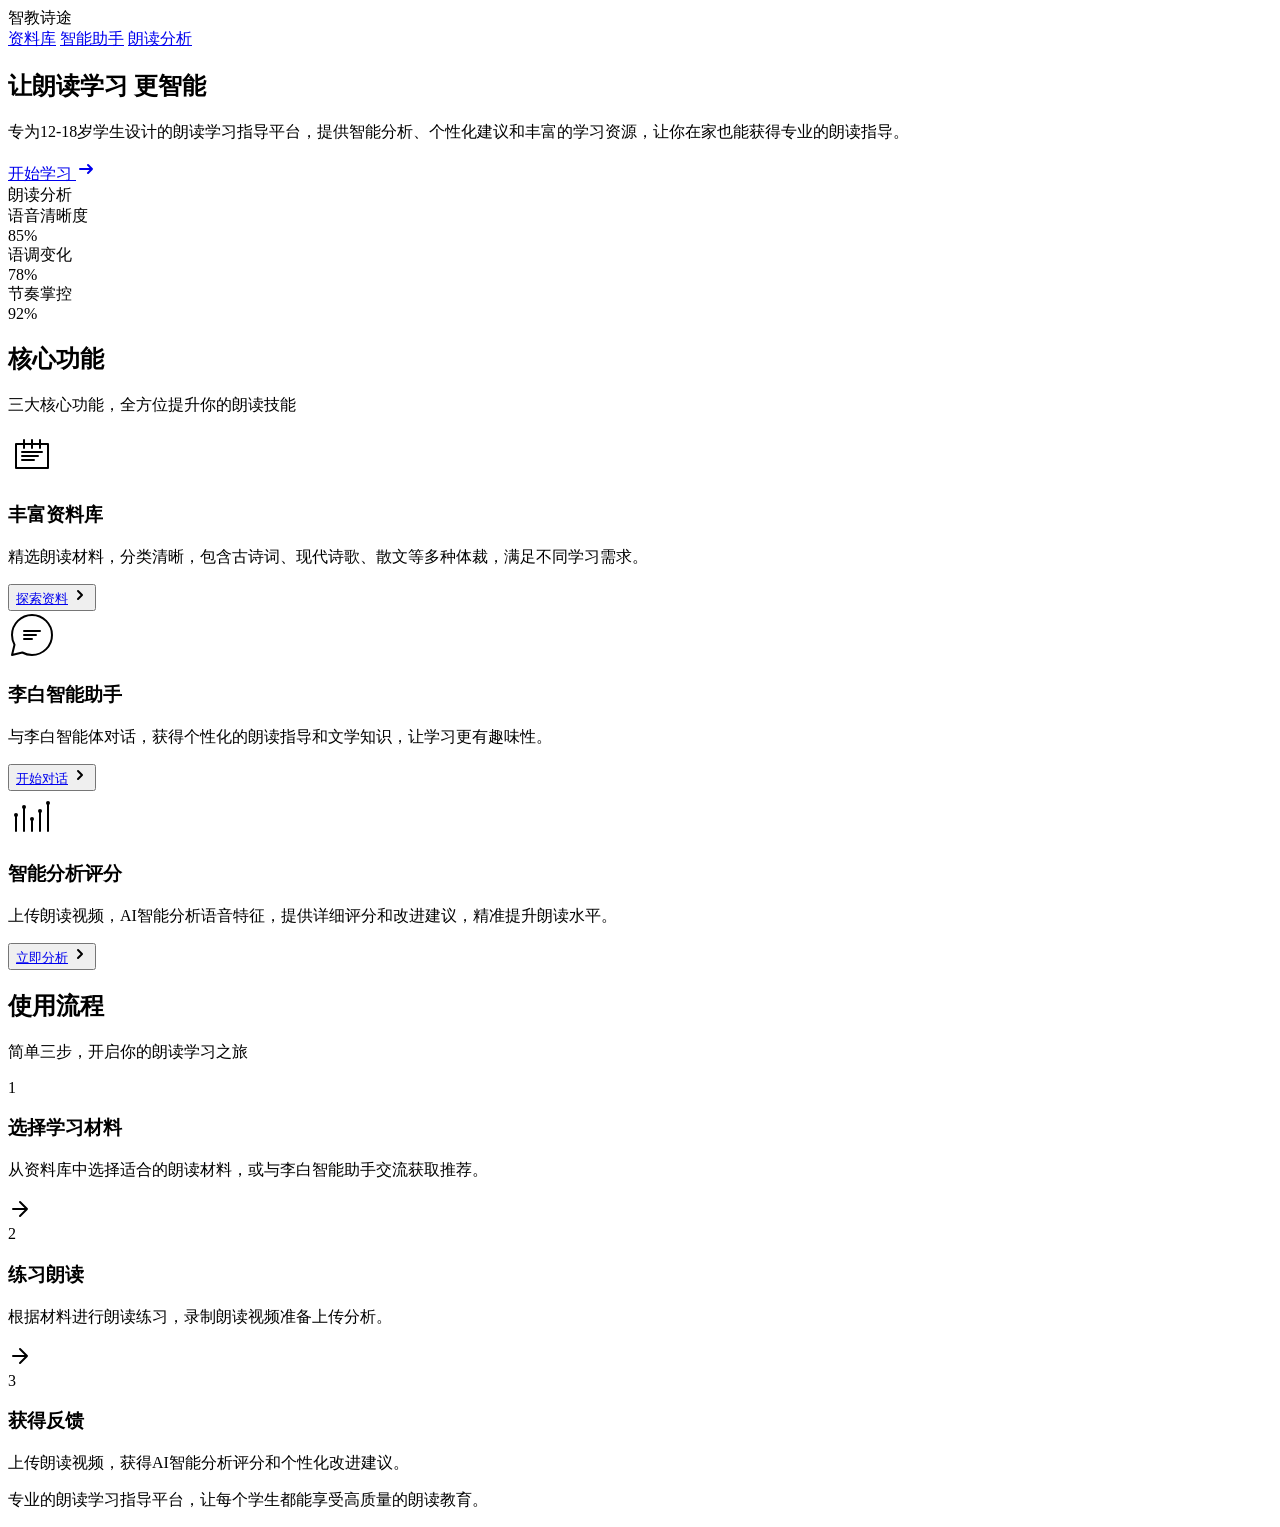
==== index.html @ c93fc024 "update: fix issues and synchronize project" ====
<!DOCTYPE html>
<html lang="zh-CN">
<head>
    <meta charset="UTF-8">
    <meta name="viewport" content="width=device-width, initial-scale=1.0">
    <title>智教诗途</title>
    <link rel="stylesheet" href="css/main.css">
    <link rel="stylesheet" href="css/components.css">
    <link rel="preconnect" href="https://fonts.googleapis.com">
    <link rel="preconnect" href="https://fonts.gstatic.com" crossorigin>
    <link href="https://fonts.googleapis.com/css2?family=Inter:wght@300;400;500;600;700&display=swap" rel="stylesheet">
</head>
<body>
    <!-- 导航栏 -->
    <nav class="navbar">
        <div class="nav-container">
            <div class="nav-brand">
                <div class="logo">
                    <span class="brand-text">智教诗途</span>
                </div>
            </div>
            <div class="nav-menu" id="navMenu">
                <a href="pages/materials.html" class="nav-link">资料库</a>
                <a href="pages/chat.html" class="nav-link">智能助手</a>
                <a href="pages/analysis.html" class="nav-link">朗读分析</a>
            </div>
            <div class="nav-toggle" id="navToggle">
                <span></span>
                <span></span>
                <span></span>
            </div>
        </div>
    </nav>

    <!-- 主要内容 -->
    <main class="main-content">
        <!-- 英雄区域 -->
        <section id="home" class="hero-section">
            <div class="hero-container">
                <div class="hero-content">
                    <h1 class="hero-title">
                        让朗读学习
                        <span class="gradient-text">更智能</span>
                    </h1>
                    <p class="hero-description">
                        专为12-18岁学生设计的朗读学习指导平台，提供智能分析、个性化建议和丰富的学习资源，让你在家也能获得专业的朗读指导。
                    </p>
                    <div class="hero-buttons">
                        <a href="pages/materials.html" class="btn btn-primary">
                            开始学习
                            <svg width="20" height="20" viewBox="0 0 20 20" fill="none">
                                <path d="M4 10H16M16 10L12 6M16 10L12 14" stroke="currentColor" stroke-width="2" stroke-linecap="round" stroke-linejoin="round"/>
                            </svg>
                        </a>
                    </div>
                </div>
                <div class="hero-visual">
                    <div class="hero-card">
                        <div class="card-header">
                            <div class="card-dots">
                                <span class="dot red"></span>
                                <span class="dot yellow"></span>
                                <span class="dot green"></span>
                            </div>
                            <span class="card-title">朗读分析</span>
                        </div>
                        <div class="card-content">
                            <div class="analysis-item">
                                <span class="label">语音清晰度</span>
                                <div class="progress-bar">
                                    <div class="progress" style="width: 85%"></div>
                                </div>
                                <span class="score">85%</span>
                            </div>
                            <div class="analysis-item">
                                <span class="label">语调变化</span>
                                <div class="progress-bar">
                                    <div class="progress" style="width: 78%"></div>
                                </div>
                                <span class="score">78%</span>
                            </div>
                            <div class="analysis-item">
                                <span class="label">节奏掌控</span>
                                <div class="progress-bar">
                                    <div class="progress" style="width: 92%"></div>
                                </div>
                                <span class="score">92%</span>
                            </div>
                        </div>
                    </div>
                </div>
            </div>
        </section>

        <!-- 功能特色 -->
        <section class="features-section">
            <div class="container">
                <div class="section-header">
                    <h2 class="section-title">核心功能</h2>
                    <p class="section-description">三大核心功能，全方位提升你的朗读技能</p>
                </div>
                <div class="features-grid">
                    <div class="feature-card" data-feature="materials">
                        <div class="feature-icon">
                            <svg width="48" height="48" viewBox="0 0 48 48" fill="none">
                                <path d="M8 12H40V36H8V12Z" stroke="currentColor" stroke-width="2" stroke-linecap="round" stroke-linejoin="round"/>
                                <path d="M16 8V16M24 8V16M32 8V16" stroke="currentColor" stroke-width="2" stroke-linecap="round" stroke-linejoin="round"/>
                                <path d="M14 20H34M14 24H30M14 28H26" stroke="currentColor" stroke-width="2" stroke-linecap="round" stroke-linejoin="round"/>
                            </svg>
                        </div>
                        <h3 class="feature-title">丰富资料库</h3>
                        <p class="feature-description">精选朗读材料，分类清晰，包含古诗词、现代诗歌、散文等多种体裁，满足不同学习需求。</p>
                        <button class="feature-btn" onclick="navigateToPage('materials')">
                            <a href="pages/materials.html" class="nav-link">探索资料</a>
                            <svg width="16" height="16" viewBox="0 0 16 16" fill="none">
                                <path d="M6 12L10 8L6 4" stroke="currentColor" stroke-width="2" stroke-linecap="round" stroke-linejoin="round"/>
                            </svg>
                        </button>
                    </div>

                    <div class="feature-card" data-feature="chat">
                        <div class="feature-icon">
                            <svg width="48" height="48" viewBox="0 0 48 48" fill="none">
                                <path d="M24 4C35.046 4 44 12.954 44 24C44 35.046 35.046 44 24 44C20.5 44 17.2 43.1 14.3 41.5L4 44L6.5 33.7C4.9 30.8 4 27.5 4 24C4 12.954 12.954 4 24 4Z" stroke="currentColor" stroke-width="2" stroke-linecap="round" stroke-linejoin="round"/>
                                <path d="M16 20H32M16 24H28M16 28H24" stroke="currentColor" stroke-width="2" stroke-linecap="round" stroke-linejoin="round"/>
                            </svg>
                        </div>
                        <h3 class="feature-title">李白智能助手</h3>
                        <p class="feature-description">与李白智能体对话，获得个性化的朗读指导和文学知识，让学习更有趣味性。</p>
                        <button class="feature-btn" onclick="navigateToPage('chat')">
                            <a href="pages/chat.html" class="nav-link">开始对话</a>
                            <svg width="16" height="16" viewBox="0 0 16 16" fill="none">
                                <path d="M6 12L10 8L6 4" stroke="currentColor" stroke-width="2" stroke-linecap="round" stroke-linejoin="round"/>
                            </svg>
                        </button>
                    </div>

                    <div class="feature-card" data-feature="analysis">
                        <div class="feature-icon">
                            <svg width="48" height="48" viewBox="0 0 48 48" fill="none">
                                <path d="M8 40V24M16 40V16M24 40V28M32 40V20M40 40V12" stroke="currentColor" stroke-width="2" stroke-linecap="round" stroke-linejoin="round"/>
                                <circle cx="8" cy="24" r="2" fill="currentColor"/>
                                <circle cx="16" cy="16" r="2" fill="currentColor"/>
                                <circle cx="24" cy="28" r="2" fill="currentColor"/>
                                <circle cx="32" cy="20" r="2" fill="currentColor"/>
                                <circle cx="40" cy="12" r="2" fill="currentColor"/>
                            </svg>
                        </div>
                        <h3 class="feature-title">智能分析评分</h3>
                        <p class="feature-description">上传朗读视频，AI智能分析语音特征，提供详细评分和改进建议，精准提升朗读水平。</p>
                        <button class="feature-btn" onclick="navigateToPage('analysis')">
                            <a href="pages/analysis.html" class="nav-link">立即分析</a>
                            <svg width="16" height="16" viewBox="0 0 16 16" fill="none">
                                <path d="M6 12L10 8L6 4" stroke="currentColor" stroke-width="2" stroke-linecap="round" stroke-linejoin="round"/>
                            </svg>
                        </button>
                    </div>
                </div>
            </div>
        </section>

        <!-- 使用流程 -->
        <section class="process-section">
            <div class="container">
                <div class="section-header">
                    <h2 class="section-title">使用流程</h2>
                    <p class="section-description">简单三步，开启你的朗读学习之旅</p>
                </div>
                <div class="process-steps">
                    <div class="step">
                        <div class="step-number">1</div>
                        <div class="step-content">
                            <h3 class="step-title">选择学习材料</h3>
                            <p class="step-description">从资料库中选择适合的朗读材料，或与李白智能助手交流获取推荐。</p>
                        </div>
                    </div>
                    <div class="step-arrow">
                        <svg width="24" height="24" viewBox="0 0 24 24" fill="none">
                            <path d="M5 12H19M19 12L12 5M19 12L12 19" stroke="currentColor" stroke-width="2" stroke-linecap="round" stroke-linejoin="round"/>
                        </svg>
                    </div>
                    <div class="step">
                        <div class="step-number">2</div>
                        <div class="step-content">
                            <h3 class="step-title">练习朗读</h3>
                            <p class="step-description">根据材料进行朗读练习，录制朗读视频准备上传分析。</p>
                        </div>
                    </div>
                    <div class="step-arrow">
                        <svg width="24" height="24" viewBox="0 0 24 24" fill="none">
                            <path d="M5 12H19M19 12L12 5M19 12L12 19" stroke="currentColor" stroke-width="2" stroke-linecap="round" stroke-linejoin="round"/>
                        </svg>
                    </div>
                    <div class="step">
                        <div class="step-number">3</div>
                        <div class="step-content">
                            <h3 class="step-title">获得反馈</h3>
                            <p class="step-description">上传朗读视频，获得AI智能分析评分和个性化改进建议。</p>
                        </div>
                    </div>
                </div>
            </div>
        </section>

        
    </main>

    <!-- 页脚 -->
    <footer class="footer">
        <div class="container">
            <div class="footer-content">
                <div class="footer-brand">
                    
                    <p class="footer-description">专业的朗读学习指导平台，让每个学生都能享受高质量的朗读教育。</p>
                </div>
            </div>   
                    
        </div>
    </footer>

    <script src="js/api.js"></script>
    <script src="js/main.js"></script>
    <script src="js/animations.js"></script>
</body>
</html>
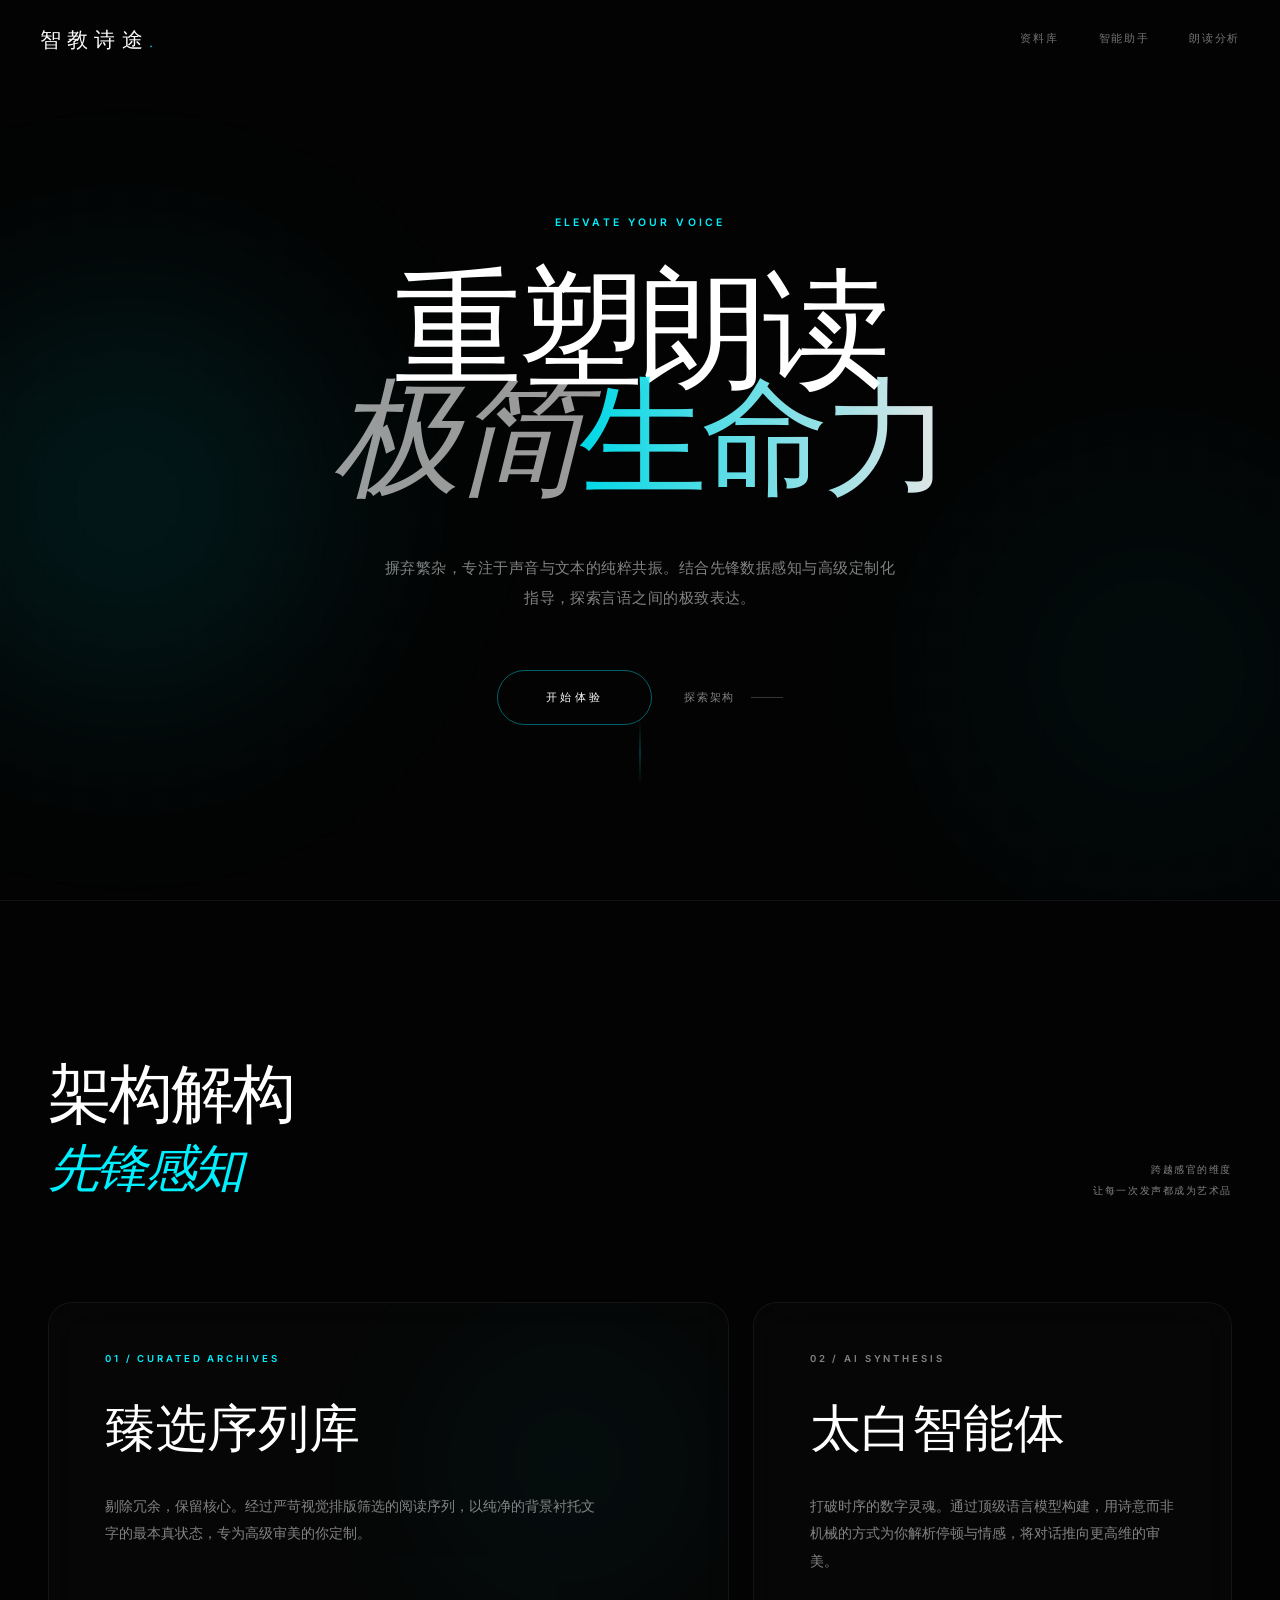
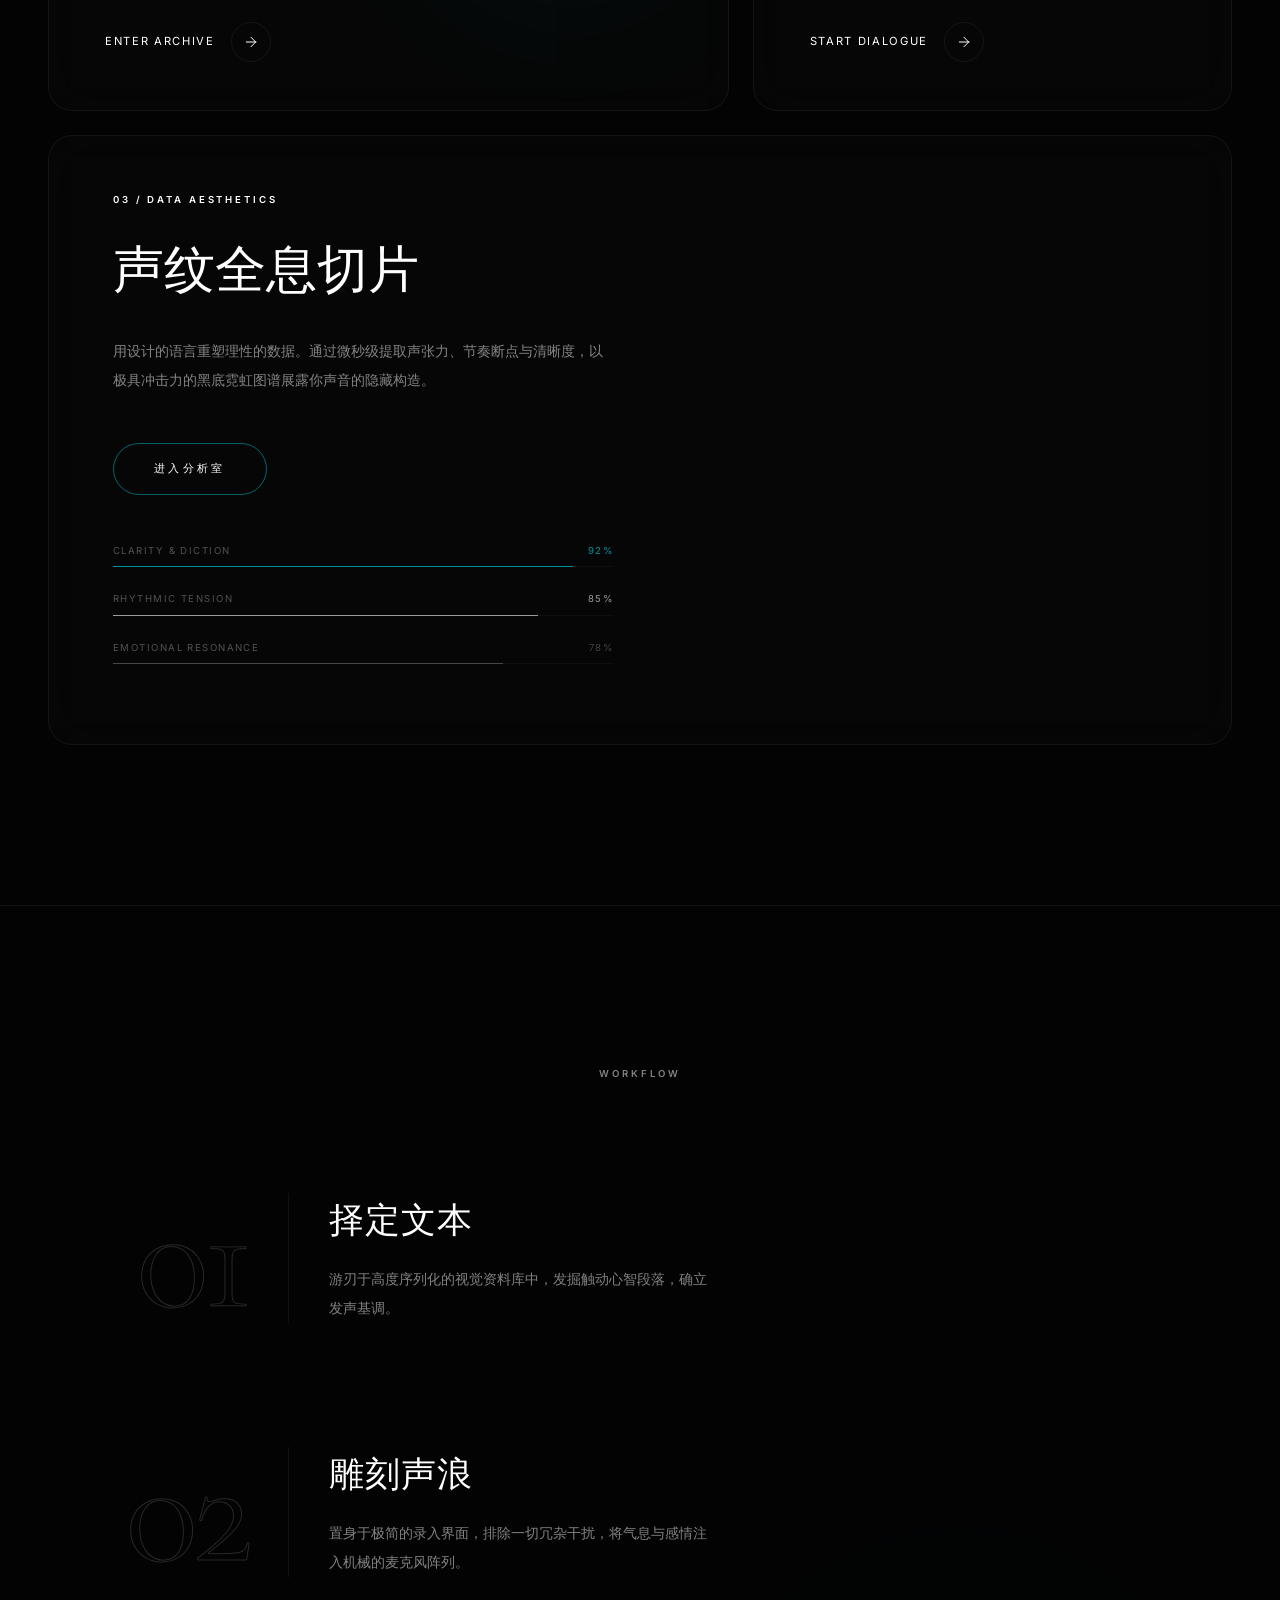
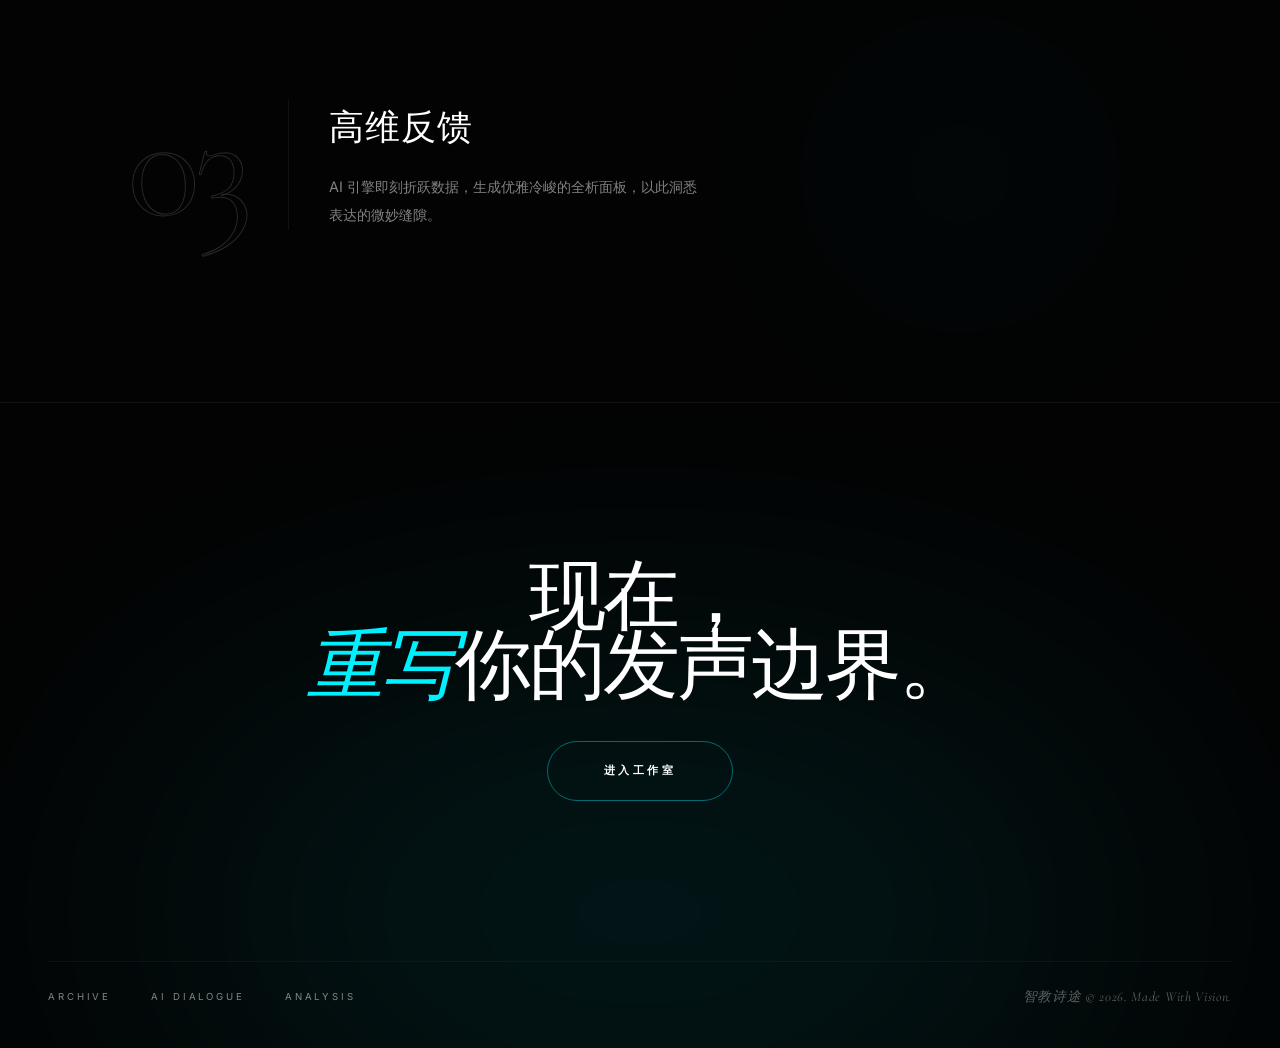
==== commit 2822d29a: "update: sync latest local changes" ====
--- a/index.html
+++ b/index.html
@@ -3,224 +3,286 @@
 <head>
     <meta charset="UTF-8">
     <meta name="viewport" content="width=device-width, initial-scale=1.0">
-    <title>智教诗途</title>
+    <title>智教诗途 | 极致朗读美学</title>
+    <meta name="description" content="专为创意工作者打造的先锋朗读学习平台。结合AI智能分析与高级定制化指导，探索言语之间的极致表达。">
     <link rel="stylesheet" href="css/main.css">
-    <link rel="stylesheet" href="css/components.css">
     <link rel="preconnect" href="https://fonts.googleapis.com">
     <link rel="preconnect" href="https://fonts.gstatic.com" crossorigin>
-    <link href="https://fonts.googleapis.com/css2?family=Inter:wght@300;400;500;600;700&display=swap" rel="stylesheet">
+    <link href="https://fonts.googleapis.com/css2?family=Cormorant+Garamond:ital,wght@0,300;0,400;0,500;1,300;1,400&family=Inter:wght@300;400;500;600&display=swap" rel="stylesheet">
 </head>
 <body>
+
     <!-- 导航栏 -->
-    <nav class="navbar">
+    <nav class="navbar" id="navbar">
         <div class="nav-container">
             <div class="nav-brand">
-                <div class="logo">
-                    <span class="brand-text">智教诗途</span>
-                </div>
+                <a href="index.html">智教诗途<span class="brand-dot">.</span></a>
             </div>
             <div class="nav-menu" id="navMenu">
                 <a href="pages/materials.html" class="nav-link">资料库</a>
                 <a href="pages/chat.html" class="nav-link">智能助手</a>
-                <a href="pages/analysis.html" class="nav-link">朗读分析</a>
-            </div>
-            <div class="nav-toggle" id="navToggle">
+                <a href="pages/analysis.html" class="nav-link nav-link--electric">朗读分析</a>
+            </div>
+            <div class="nav-toggle" id="navToggle" onclick="document.getElementById('navMenu').classList.toggle('open')">
                 <span></span>
                 <span></span>
-                <span></span>
             </div>
         </div>
     </nav>
 
-    <!-- 主要内容 -->
-    <main class="main-content">
-        <!-- 英雄区域 -->
-        <section id="home" class="hero-section">
-            <div class="hero-container">
-                <div class="hero-content">
-                    <h1 class="hero-title">
-                        让朗读学习
-                        <span class="gradient-text">更智能</span>
-                    </h1>
-                    <p class="hero-description">
-                        专为12-18岁学生设计的朗读学习指导平台，提供智能分析、个性化建议和丰富的学习资源，让你在家也能获得专业的朗读指导。
-                    </p>
-                    <div class="hero-buttons">
-                        <a href="pages/materials.html" class="btn btn-primary">
-                            开始学习
-                            <svg width="20" height="20" viewBox="0 0 20 20" fill="none">
-                                <path d="M4 10H16M16 10L12 6M16 10L12 14" stroke="currentColor" stroke-width="2" stroke-linecap="round" stroke-linejoin="round"/>
-                            </svg>
+    <!-- ====== 英雄区 (Hero) ====== -->
+    <section id="hero" style="position:relative; min-height:100vh; display:flex; align-items:center; justify-content:center; padding:120px 24px 80px; overflow:hidden;">
+        <div class="ambient-glow" style="top:20%; left:-15%;"></div>
+        <div class="ambient-glow" style="bottom:-10%; right:-15%; opacity:0.4; animation-delay:-4s;"></div>
+        <div class="grid-texture"></div>
+
+        <div style="max-width:900px; width:100%; position:relative; z-index:1; text-align:center;">
+            <p class="fade-up" style="font-family:var(--font-sans); color:var(--color-electric); font-size:0.65rem; letter-spacing:var(--tracking-widest); text-transform:uppercase; margin-bottom:48px; font-weight:600;">Elevate Your Voice</p>
+
+            <h1 class="fade-up delay-100" style="font-family:var(--font-serif); font-size:clamp(3.5rem, 10vw, 10rem); font-weight:300; line-height:0.85; letter-spacing:var(--tracking-tight); margin-bottom:56px;">
+                重塑朗读<br>
+                <span style="font-style:italic; color:rgba(255,255,255,0.6);">极简</span><span style="background:linear-gradient(90deg, var(--color-electric), #fff); -webkit-background-clip:text; -webkit-text-fill-color:transparent; opacity:0.9;">生命力</span>
+            </h1>
+
+            <p class="fade-up delay-200" style="font-family:var(--font-sans); color:var(--color-text-secondary); font-size:0.95rem; max-width:520px; margin:0 auto 56px; line-height:2; letter-spacing:0.03em; font-weight:300;">
+                摒弃繁杂，专注于声音与文本的纯粹共振。结合先锋数据感知与高级定制化指导，探索言语之间的极致表达。
+            </p>
+
+            <div class="fade-up delay-300" style="display:flex; flex-wrap:wrap; gap:32px; justify-content:center; align-items:center;">
+                <a href="pages/materials.html" class="btn-glow" style="padding:18px 48px;">开始体验</a>
+                <a href="#features" style="display:flex; align-items:center; gap:16px; font-size:0.7rem; letter-spacing:var(--tracking-wide); color:var(--color-text-secondary); text-transform:uppercase; transition:color 0.3s;">
+                    探索架构
+                    <span style="display:inline-block; width:32px; height:1px; background:rgba(255,255,255,0.2); transition:all 0.5s;"></span>
+                </a>
+            </div>
+
+            <!-- 滚动暗示 -->
+            <div style="position:absolute; bottom:-60px; left:50%; transform:translateX(-50%); opacity:0.4;">
+                <div style="width:1px; height:64px; background:linear-gradient(to bottom, transparent, var(--color-electric), transparent); animation:pulse 2s infinite;"></div>
+            </div>
+        </div>
+    </section>
+
+    <!-- ====== 核心功能 Section ====== -->
+    <section id="features" class="section-border" style="position:relative; padding:160px 24px;">
+        <div class="container-wide">
+            <!-- Section Header -->
+            <div style="display:flex; flex-wrap:wrap; justify-content:space-between; align-items:flex-end; margin-bottom:100px; gap:40px;">
+                <h2 style="font-family:var(--font-serif); font-size:clamp(2.5rem, 5vw, 4.5rem); font-weight:300; letter-spacing:var(--tracking-tight); line-height:1.1;">
+                    架构解构<br>
+                    <span style="color:var(--color-electric); font-style:italic; font-size:clamp(2rem, 4vw, 3.5rem);">先锋感知</span>
+                </h2>
+                <p style="font-family:var(--font-sans); font-size:0.65rem; letter-spacing:var(--tracking-wide); text-transform:uppercase; max-width:220px; text-align:right; color:var(--color-text-secondary); line-height:2;">
+                    跨越感官的维度<br>让每一次发声都成为艺术品
+                </p>
+            </div>
+
+            <!-- Feature Cards Grid -->
+            <div style="display:grid; grid-template-columns:repeat(12, 1fr); gap:24px;">
+
+                <!-- 资料库 (7 col) -->
+                <div class="glass-card" style="grid-column:span 12; padding:48px 56px; position:relative; overflow:hidden; min-height:380px;" id="featureCard1">
+                    <div style="position:absolute; top:0; right:0; width:320px; height:320px; background:var(--color-electric); opacity:0.03; border-radius:50%; filter:blur(80px); transition:opacity 0.7s;"></div>
+                    <div style="position:relative; z-index:1; display:flex; flex-direction:column; justify-content:space-between; height:100%;">
+                        <div>
+                            <span style="color:var(--color-electric); font-size:0.6rem; letter-spacing:var(--tracking-widest); text-transform:uppercase; font-weight:600; display:block; margin-bottom:24px;">01 / Curated Archives</span>
+                            <h3 style="font-family:var(--font-serif); font-size:clamp(2rem, 4vw, 3.2rem); font-weight:300; margin-bottom:20px;">臻选序列库</h3>
+                            <p style="color:var(--color-text-secondary); font-size:0.9rem; line-height:1.9; max-width:500px;">
+                                剔除冗余，保留核心。经过严苛视觉排版筛选的阅读序列，以纯净的背景衬托文字的最本真状态，专为高级审美的你定制。
+                            </p>
+                        </div>
+                        <a href="pages/materials.html" style="display:inline-flex; align-items:center; gap:16px; margin-top:48px; width:max-content; cursor:pointer;">
+                            <span style="font-size:0.7rem; letter-spacing:var(--tracking-wide); text-transform:uppercase; transition:color 0.3s;">Enter Archive</span>
+                            <span style="width:40px; height:40px; border-radius:50%; border:1px solid var(--color-border); display:flex; align-items:center; justify-content:center; transition:border-color 0.3s;">
+                                <svg width="16" height="16" viewBox="0 0 24 24" fill="none"><path d="M5 12H19M19 12L12 5M19 12L12 19" stroke="currentColor" stroke-width="1.5" stroke-linecap="round" stroke-linejoin="round"/></svg>
+                            </span>
                         </a>
                     </div>
                 </div>
-                <div class="hero-visual">
-                    <div class="hero-card">
-                        <div class="card-header">
-                            <div class="card-dots">
-                                <span class="dot red"></span>
-                                <span class="dot yellow"></span>
-                                <span class="dot green"></span>
+
+                <!-- 智能助手 (5 col on md+) -->
+                <div class="glass-card" style="grid-column:span 12; padding:48px 56px; position:relative; overflow:hidden; min-height:380px;">
+                    <div style="position:absolute; bottom:0; left:0; width:100%; height:50%; background:linear-gradient(to top, rgba(0,240,255,0.03), transparent); opacity:0; transition:opacity 0.7s;"></div>
+                    <div style="position:relative; z-index:1; display:flex; flex-direction:column; justify-content:space-between; height:100%;">
+                        <div>
+                            <span style="color:var(--color-text-secondary); font-size:0.6rem; letter-spacing:var(--tracking-widest); text-transform:uppercase; font-weight:600; display:block; margin-bottom:24px;">02 / AI Synthesis</span>
+                            <h3 style="font-family:var(--font-serif); font-size:clamp(2rem, 4vw, 3.2rem); font-weight:300; margin-bottom:20px;">太白智能体</h3>
+                            <p style="color:var(--color-text-secondary); font-size:0.9rem; line-height:1.9; max-width:500px;">
+                                打破时序的数字灵魂。通过顶级语言模型构建，用诗意而非机械的方式为你解析停顿与情感，将对话推向更高维的审美。
+                            </p>
+                        </div>
+                        <a href="pages/chat.html" style="display:inline-flex; align-items:center; gap:16px; margin-top:48px; width:max-content; cursor:pointer;">
+                            <span style="font-size:0.7rem; letter-spacing:var(--tracking-wide); text-transform:uppercase; transition:color 0.3s;">Start Dialogue</span>
+                            <span style="width:40px; height:40px; border-radius:50%; border:1px solid var(--color-border); display:flex; align-items:center; justify-content:center; transition:border-color 0.3s;">
+                                <svg width="16" height="16" viewBox="0 0 24 24" fill="none"><path d="M5 12H19M19 12L12 5M19 12L12 19" stroke="currentColor" stroke-width="1.5" stroke-linecap="round" stroke-linejoin="round"/></svg>
+                            </span>
+                        </a>
+                    </div>
+                </div>
+
+                <!-- 声纹分析 (full width) -->
+                <div class="glass-card" style="grid-column:span 12; padding:56px 64px; position:relative; overflow:hidden;">
+                    <div style="position:absolute; inset:0; background:linear-gradient(90deg, transparent, rgba(0,240,255,0.03), transparent); transform:translateX(-100%); transition:transform 1.5s ease-in-out;" class="card-sweep"></div>
+                    <div style="position:relative; z-index:1; display:grid; grid-template-columns:1fr; gap:48px; align-items:center;">
+                        <div>
+                            <span style="color:var(--color-white); font-size:0.6rem; letter-spacing:var(--tracking-widest); text-transform:uppercase; font-weight:600; display:block; margin-bottom:24px;">03 / Data Aesthetics</span>
+                            <h3 style="font-family:var(--font-serif); font-size:clamp(2rem, 4vw, 3.5rem); font-weight:300; margin-bottom:24px;">声纹全息切片</h3>
+                            <p style="color:var(--color-text-secondary); font-size:0.9rem; line-height:2; max-width:500px; margin-bottom:48px;">
+                                用设计的语言重塑理性的数据。通过微秒级提取声张力、节奏断点与清晰度，以极具冲击力的黑底霓虹图谱展露你声音的隐藏构造。
+                            </p>
+                            <a href="pages/analysis.html" class="btn-glow" style="padding:16px 40px;">进入分析室</a>
+                        </div>
+
+                        <!-- 极简数据可视化 -->
+                        <div style="max-width:500px; opacity:0.6; transition:opacity 0.7s;" class="data-viz">
+                            <div class="data-line">
+                                <div class="data-line-header"><span class="data-line-label">Clarity & Diction</span><span class="data-line-value">92%</span></div>
+                                <div class="data-line-track"><div class="data-line-fill" style="width:92%;"></div></div>
                             </div>
-                            <span class="card-title">朗读分析</span>
-                        </div>
-                        <div class="card-content">
-                            <div class="analysis-item">
-                                <span class="label">语音清晰度</span>
-                                <div class="progress-bar">
-                                    <div class="progress" style="width: 85%"></div>
-                                </div>
-                                <span class="score">85%</span>
+                            <div class="data-line">
+                                <div class="data-line-header"><span class="data-line-label">Rhythmic Tension</span><span class="data-line-value" style="color:#fff;">85%</span></div>
+                                <div class="data-line-track"><div class="data-line-fill" style="width:85%; background:#fff; box-shadow:none;"></div></div>
                             </div>
-                            <div class="analysis-item">
-                                <span class="label">语调变化</span>
-                                <div class="progress-bar">
-                                    <div class="progress" style="width: 78%"></div>
-                                </div>
-                                <span class="score">78%</span>
+                            <div class="data-line">
+                                <div class="data-line-header"><span class="data-line-label">Emotional Resonance</span><span class="data-line-value" style="color:rgba(255,255,255,0.4);">78%</span></div>
+                                <div class="data-line-track"><div class="data-line-fill" style="width:78%; background:rgba(255,255,255,0.4); box-shadow:none;"></div></div>
                             </div>
-                            <div class="analysis-item">
-                                <span class="label">节奏掌控</span>
-                                <div class="progress-bar">
-                                    <div class="progress" style="width: 92%"></div>
-                                </div>
-                                <span class="score">92%</span>
-                            </div>
-                        </div>
-                    </div>
-                </div>
-            </div>
-        </section>
-
-        <!-- 功能特色 -->
-        <section class="features-section">
-            <div class="container">
-                <div class="section-header">
-                    <h2 class="section-title">核心功能</h2>
-                    <p class="section-description">三大核心功能，全方位提升你的朗读技能</p>
-                </div>
-                <div class="features-grid">
-                    <div class="feature-card" data-feature="materials">
-                        <div class="feature-icon">
-                            <svg width="48" height="48" viewBox="0 0 48 48" fill="none">
-                                <path d="M8 12H40V36H8V12Z" stroke="currentColor" stroke-width="2" stroke-linecap="round" stroke-linejoin="round"/>
-                                <path d="M16 8V16M24 8V16M32 8V16" stroke="currentColor" stroke-width="2" stroke-linecap="round" stroke-linejoin="round"/>
-                                <path d="M14 20H34M14 24H30M14 28H26" stroke="currentColor" stroke-width="2" stroke-linecap="round" stroke-linejoin="round"/>
-                            </svg>
-                        </div>
-                        <h3 class="feature-title">丰富资料库</h3>
-                        <p class="feature-description">精选朗读材料，分类清晰，包含古诗词、现代诗歌、散文等多种体裁，满足不同学习需求。</p>
-                        <button class="feature-btn" onclick="navigateToPage('materials')">
-                            <a href="pages/materials.html" class="nav-link">探索资料</a>
-                            <svg width="16" height="16" viewBox="0 0 16 16" fill="none">
-                                <path d="M6 12L10 8L6 4" stroke="currentColor" stroke-width="2" stroke-linecap="round" stroke-linejoin="round"/>
-                            </svg>
-                        </button>
-                    </div>
-
-                    <div class="feature-card" data-feature="chat">
-                        <div class="feature-icon">
-                            <svg width="48" height="48" viewBox="0 0 48 48" fill="none">
-                                <path d="M24 4C35.046 4 44 12.954 44 24C44 35.046 35.046 44 24 44C20.5 44 17.2 43.1 14.3 41.5L4 44L6.5 33.7C4.9 30.8 4 27.5 4 24C4 12.954 12.954 4 24 4Z" stroke="currentColor" stroke-width="2" stroke-linecap="round" stroke-linejoin="round"/>
-                                <path d="M16 20H32M16 24H28M16 28H24" stroke="currentColor" stroke-width="2" stroke-linecap="round" stroke-linejoin="round"/>
-                            </svg>
-                        </div>
-                        <h3 class="feature-title">李白智能助手</h3>
-                        <p class="feature-description">与李白智能体对话，获得个性化的朗读指导和文学知识，让学习更有趣味性。</p>
-                        <button class="feature-btn" onclick="navigateToPage('chat')">
-                            <a href="pages/chat.html" class="nav-link">开始对话</a>
-                            <svg width="16" height="16" viewBox="0 0 16 16" fill="none">
-                                <path d="M6 12L10 8L6 4" stroke="currentColor" stroke-width="2" stroke-linecap="round" stroke-linejoin="round"/>
-                            </svg>
-                        </button>
-                    </div>
-
-                    <div class="feature-card" data-feature="analysis">
-                        <div class="feature-icon">
-                            <svg width="48" height="48" viewBox="0 0 48 48" fill="none">
-                                <path d="M8 40V24M16 40V16M24 40V28M32 40V20M40 40V12" stroke="currentColor" stroke-width="2" stroke-linecap="round" stroke-linejoin="round"/>
-                                <circle cx="8" cy="24" r="2" fill="currentColor"/>
-                                <circle cx="16" cy="16" r="2" fill="currentColor"/>
-                                <circle cx="24" cy="28" r="2" fill="currentColor"/>
-                                <circle cx="32" cy="20" r="2" fill="currentColor"/>
-                                <circle cx="40" cy="12" r="2" fill="currentColor"/>
-                            </svg>
-                        </div>
-                        <h3 class="feature-title">智能分析评分</h3>
-                        <p class="feature-description">上传朗读视频，AI智能分析语音特征，提供详细评分和改进建议，精准提升朗读水平。</p>
-                        <button class="feature-btn" onclick="navigateToPage('analysis')">
-                            <a href="pages/analysis.html" class="nav-link">立即分析</a>
-                            <svg width="16" height="16" viewBox="0 0 16 16" fill="none">
-                                <path d="M6 12L10 8L6 4" stroke="currentColor" stroke-width="2" stroke-linecap="round" stroke-linejoin="round"/>
-                            </svg>
-                        </button>
-                    </div>
-                </div>
-            </div>
-        </section>
-
-        <!-- 使用流程 -->
-        <section class="process-section">
-            <div class="container">
-                <div class="section-header">
-                    <h2 class="section-title">使用流程</h2>
-                    <p class="section-description">简单三步，开启你的朗读学习之旅</p>
-                </div>
-                <div class="process-steps">
-                    <div class="step">
-                        <div class="step-number">1</div>
-                        <div class="step-content">
-                            <h3 class="step-title">选择学习材料</h3>
-                            <p class="step-description">从资料库中选择适合的朗读材料，或与李白智能助手交流获取推荐。</p>
-                        </div>
-                    </div>
-                    <div class="step-arrow">
-                        <svg width="24" height="24" viewBox="0 0 24 24" fill="none">
-                            <path d="M5 12H19M19 12L12 5M19 12L12 19" stroke="currentColor" stroke-width="2" stroke-linecap="round" stroke-linejoin="round"/>
-                        </svg>
-                    </div>
-                    <div class="step">
-                        <div class="step-number">2</div>
-                        <div class="step-content">
-                            <h3 class="step-title">练习朗读</h3>
-                            <p class="step-description">根据材料进行朗读练习，录制朗读视频准备上传分析。</p>
-                        </div>
-                    </div>
-                    <div class="step-arrow">
-                        <svg width="24" height="24" viewBox="0 0 24 24" fill="none">
-                            <path d="M5 12H19M19 12L12 5M19 12L12 19" stroke="currentColor" stroke-width="2" stroke-linecap="round" stroke-linejoin="round"/>
-                        </svg>
-                    </div>
-                    <div class="step">
-                        <div class="step-number">3</div>
-                        <div class="step-content">
-                            <h3 class="step-title">获得反馈</h3>
-                            <p class="step-description">上传朗读视频，获得AI智能分析评分和个性化改进建议。</p>
-                        </div>
-                    </div>
-                </div>
-            </div>
-        </section>
-
-        
-    </main>
-
-    <!-- 页脚 -->
+                        </div>
+                    </div>
+                </div>
+            </div>
+        </div>
+    </section>
+
+    <!-- ====== 使用流程 Section ====== -->
+    <section class="section-border" style="padding:160px 24px; position:relative; overflow:hidden;">
+        <div class="ambient-glow" style="right:0; top:50%; opacity:0.15;"></div>
+        <div class="container-wide" style="position:relative; z-index:1;">
+            <p style="text-align:center; font-family:var(--font-sans); font-size:0.6rem; letter-spacing:var(--tracking-widest); text-transform:uppercase; color:var(--color-text-secondary); font-weight:600; margin-bottom:100px;">Workflow</p>
+
+            <div style="display:flex; flex-direction:column; gap:100px;">
+
+                <!-- 步骤 1 -->
+                <div style="display:flex; flex-wrap:wrap; align-items:center; gap:40px;" class="workflow-step">
+                    <div style="flex:0 0 auto; width:clamp(120px, 20vw, 200px); text-align:right;">
+                        <span class="text-outline" style="font-family:var(--font-serif); font-size:clamp(5rem, 12vw, 12rem); font-weight:300; line-height:1; letter-spacing:var(--tracking-tight); transition:all 0.7s;">01</span>
+                    </div>
+                    <div style="flex:1; min-width:240px; padding-left:40px; border-left:1px solid var(--color-border); position:relative;">
+                        <div style="position:absolute; left:-1px; top:0; width:2px; height:0; background:var(--color-electric); transition:height 0.7s;" class="step-line"></div>
+                        <h4 style="font-family:var(--font-serif); font-size:clamp(1.5rem, 3vw, 2.2rem); font-weight:300; margin-bottom:16px; letter-spacing:0.03em;">择定文本</h4>
+                        <p style="font-family:var(--font-sans); color:var(--color-text-secondary); font-size:0.9rem; max-width:380px; line-height:2;">游刃于高度序列化的视觉资料库中，发掘触动心智段落，确立发声基调。</p>
+                    </div>
+                </div>
+
+                <!-- 步骤 2 -->
+                <div style="display:flex; flex-wrap:wrap; align-items:center; gap:40px;" class="workflow-step">
+                    <div style="flex:0 0 auto; width:clamp(120px, 20vw, 200px); text-align:right;">
+                        <span class="text-outline" style="font-family:var(--font-serif); font-size:clamp(5rem, 12vw, 12rem); font-weight:300; line-height:1; letter-spacing:var(--tracking-tight); transition:all 0.7s;">02</span>
+                    </div>
+                    <div style="flex:1; min-width:240px; padding-left:40px; border-left:1px solid var(--color-border); position:relative;">
+                        <div style="position:absolute; left:-1px; top:0; width:2px; height:0; background:#fff; transition:height 0.7s;" class="step-line"></div>
+                        <h4 style="font-family:var(--font-serif); font-size:clamp(1.5rem, 3vw, 2.2rem); font-weight:300; margin-bottom:16px; letter-spacing:0.03em;">雕刻声浪</h4>
+                        <p style="font-family:var(--font-sans); color:var(--color-text-secondary); font-size:0.9rem; max-width:380px; line-height:2;">置身于极简的录入界面，排除一切冗杂干扰，将气息与感情注入机械的麦克风阵列。</p>
+                    </div>
+                </div>
+
+                <!-- 步骤 3 -->
+                <div style="display:flex; flex-wrap:wrap; align-items:center; gap:40px;" class="workflow-step">
+                    <div style="flex:0 0 auto; width:clamp(120px, 20vw, 200px); text-align:right;">
+                        <span class="text-outline" style="font-family:var(--font-serif); font-size:clamp(5rem, 12vw, 12rem); font-weight:300; line-height:1; letter-spacing:var(--tracking-tight); transition:all 0.7s;">03</span>
+                    </div>
+                    <div style="flex:1; min-width:240px; padding-left:40px; border-left:1px solid var(--color-border); position:relative;">
+                        <div style="position:absolute; left:-1px; top:0; width:2px; height:0; background:var(--color-electric); transition:height 0.7s;" class="step-line"></div>
+                        <h4 style="font-family:var(--font-serif); font-size:clamp(1.5rem, 3vw, 2.2rem); font-weight:300; margin-bottom:16px; letter-spacing:0.03em;">高维反馈</h4>
+                        <p style="font-family:var(--font-sans); color:var(--color-text-secondary); font-size:0.9rem; max-width:380px; line-height:2;">AI 引擎即刻折跃数据，生成优雅冷峻的全析面板，以此洞悉表达的微妙缝隙。</p>
+                    </div>
+                </div>
+            </div>
+        </div>
+    </section>
+
+    <!-- ====== Footer ====== -->
     <footer class="footer">
-        <div class="container">
-            <div class="footer-content">
-                <div class="footer-brand">
-                    
-                    <p class="footer-description">专业的朗读学习指导平台，让每个学生都能享受高质量的朗读教育。</p>
-                </div>
-            </div>   
-                    
+        <div class="footer-glow"></div>
+        <div class="container-wide">
+            <div class="footer-cta">
+                <h2>现在，<br><span class="italic-electric">重写</span>你的发声边界。</h2>
+                <a href="pages/materials.html" class="btn-glow" style="padding:20px 56px; font-weight:600;">进入工作室</a>
+            </div>
+            <div class="footer-bottom">
+                <div class="footer-links">
+                    <a href="pages/materials.html">Archive</a>
+                    <a href="pages/chat.html">AI Dialogue</a>
+                    <a href="pages/analysis.html">Analysis</a>
+                </div>
+                <div class="footer-brand-text">智教诗途 © 2026. Made with vision.</div>
+                <div style="display:none;">Audio Aesthetics Lab.</div>
+            </div>
         </div>
     </footer>
 
-    <script src="js/api.js"></script>
-    <script src="js/main.js"></script>
-    <script src="js/animations.js"></script>
+    <script>
+    // Navbar scroll effect
+    window.addEventListener('scroll', function() {
+        var navbar = document.getElementById('navbar');
+        if (window.scrollY > 60) {
+            navbar.classList.add('scrolled');
+        } else {
+            navbar.classList.remove('scrolled');
+        }
+    });
+
+    // Workflow step hover: grow the vertical line
+    document.querySelectorAll('.workflow-step').forEach(function(step) {
+        step.addEventListener('mouseenter', function() {
+            var line = step.querySelector('.step-line');
+            var numSpan = step.querySelector('.text-outline');
+            if (line) line.style.height = '100%';
+            if (numSpan) {
+                numSpan.style.color = numSpan.closest('.workflow-step').querySelector('.step-line').style.background;
+                numSpan.style.webkitTextStroke = '0px';
+            }
+        });
+        step.addEventListener('mouseleave', function() {
+            var line = step.querySelector('.step-line');
+            var numSpan = step.querySelector('.text-outline');
+            if (line) line.style.height = '0';
+            if (numSpan) {
+                numSpan.style.color = 'transparent';
+                numSpan.style.webkitTextStroke = '1px rgba(255,255,255,0.15)';
+            }
+        });
+    });
+
+    // Glass card hover: sweep animation
+    document.querySelectorAll('.glass-card').forEach(function(card) {
+        card.addEventListener('mouseenter', function() {
+            var sweep = card.querySelector('.card-sweep');
+            var viz = card.querySelector('.data-viz');
+            if (sweep) sweep.style.transform = 'translateX(100%)';
+            if (viz) viz.style.opacity = '1';
+        });
+        card.addEventListener('mouseleave', function() {
+            var sweep = card.querySelector('.card-sweep');
+            var viz = card.querySelector('.data-viz');
+            if (sweep) sweep.style.transform = 'translateX(-100%)';
+            if (viz) viz.style.opacity = '0.6';
+        });
+    });
+
+    // Responsive grid: 7/5 split on desktop
+    function updateGrid() {
+        var cards = document.querySelectorAll('#features .glass-card');
+        if (window.innerWidth >= 900 && cards.length >= 3) {
+            cards[0].style.gridColumn = 'span 7';
+            cards[1].style.gridColumn = 'span 5';
+            cards[2].style.gridColumn = 'span 12';
+        } else {
+            cards.forEach(function(c) { c.style.gridColumn = 'span 12'; });
+        }
+    }
+    updateGrid();
+    window.addEventListener('resize', updateGrid);
+    </script>
 </body>
 </html>
-
--- a/css/main.css
+++ b/css/main.css
@@ -0,0 +1,669 @@
+/* ============================================
+   智教诗途 — Design System
+   Theme: Full Black + Electric Blue
+   Target: Creative Workers / Luxury Fashion
+   ============================================ */
+
+/* --- Design Tokens --- */
+:root {
+    /* Colors */
+    --color-black: #030303;
+    --color-dark: #0a0a0a;
+    --color-surface: #111111;
+    --color-card: rgba(255, 255, 255, 0.015);
+    --color-card-hover: rgba(255, 255, 255, 0.03);
+    --color-border: rgba(255, 255, 255, 0.06);
+    --color-border-hover: rgba(0, 240, 255, 0.25);
+    --color-white: #ffffff;
+    --color-electric: #00f0ff;
+    --color-electric-dim: rgba(0, 240, 255, 0.4);
+    --color-electric-glow: rgba(0, 240, 255, 0.12);
+    --color-text-primary: #ffffff;
+    --color-text-secondary: rgba(255, 255, 255, 0.5);
+    --color-text-muted: rgba(255, 255, 255, 0.3);
+    --color-success: #34d399;
+    --color-warning: #fbbf24;
+    --color-error: #f87171;
+
+    /* Typography */
+    --font-sans: 'Inter', -apple-system, BlinkMacSystemFont, sans-serif;
+    --font-serif: 'Cormorant Garamond', 'Noto Serif SC', Georgia, serif;
+    --tracking-tight: -0.04em;
+    --tracking-wide: 0.15em;
+    --tracking-widest: 0.3em;
+
+    /* Spacing */
+    --space-xs: 4px;
+    --space-sm: 8px;
+    --space-md: 16px;
+    --space-lg: 24px;
+    --space-xl: 40px;
+    --space-2xl: 64px;
+    --space-3xl: 96px;
+    --space-4xl: 160px;
+
+    /* Radii */
+    --radius-sm: 6px;
+    --radius-md: 12px;
+    --radius-lg: 16px;
+    --radius-xl: 24px;
+    --radius-full: 9999px;
+
+    /* Transitions */
+    --ease-out-expo: cubic-bezier(0.16, 1, 0.3, 1);
+    --transition-fast: 0.3s var(--ease-out-expo);
+    --transition-normal: 0.6s var(--ease-out-expo);
+    --transition-slow: 1s var(--ease-out-expo);
+}
+
+/* --- Reset & Base --- */
+*, *::before, *::after {
+    margin: 0;
+    padding: 0;
+    box-sizing: border-box;
+}
+
+html {
+    scroll-behavior: smooth;
+    font-size: 16px;
+}
+
+body {
+    font-family: var(--font-sans);
+    background-color: var(--color-black);
+    color: var(--color-text-primary);
+    line-height: 1.6;
+    overflow-x: hidden;
+    -webkit-font-smoothing: antialiased;
+    -moz-osx-font-smoothing: grayscale;
+}
+
+::selection {
+    background: var(--color-electric);
+    color: var(--color-black);
+}
+
+a {
+    color: inherit;
+    text-decoration: none;
+}
+
+button {
+    font-family: inherit;
+    cursor: pointer;
+    border: none;
+    background: none;
+    color: inherit;
+}
+
+img, video {
+    max-width: 100%;
+    display: block;
+}
+
+/* --- Custom Scrollbar --- */
+::-webkit-scrollbar {
+    width: 6px;
+}
+::-webkit-scrollbar-track {
+    background: var(--color-black);
+}
+::-webkit-scrollbar-thumb {
+    background: rgba(255, 255, 255, 0.05);
+    border-radius: 10px;
+}
+::-webkit-scrollbar-thumb:hover {
+    background: var(--color-electric-dim);
+}
+
+/* --- Layout Utilities --- */
+.container {
+    max-width: 1280px;
+    margin: 0 auto;
+    padding: 0 var(--space-lg);
+}
+
+.container-wide {
+    max-width: 1440px;
+    margin: 0 auto;
+    padding: 0 var(--space-lg);
+}
+
+/* --- Ambient Glow Effect --- */
+.ambient-glow {
+    position: absolute;
+    width: 50vw;
+    height: 50vw;
+    background: radial-gradient(circle, var(--color-electric-glow) 0%, rgba(0,0,0,0) 70%);
+    border-radius: 50%;
+    pointer-events: none;
+    z-index: 0;
+    filter: blur(80px);
+    animation: pulseGlow 8s infinite alternate var(--ease-out-expo);
+}
+
+@keyframes pulseGlow {
+    0% { transform: scale(1); opacity: 0.5; }
+    100% { transform: scale(1.2); opacity: 0.8; }
+}
+
+/* --- Glassmorphism Card --- */
+.glass-card {
+    background: var(--color-card);
+    backdrop-filter: blur(24px);
+    -webkit-backdrop-filter: blur(24px);
+    border: 1px solid var(--color-border);
+    border-radius: var(--radius-xl);
+    transition: all var(--transition-normal);
+}
+
+.glass-card:hover {
+    background: var(--color-card-hover);
+    border-color: var(--color-border-hover);
+    transform: translateY(-8px);
+    box-shadow: 0 30px 60px -15px rgba(0, 240, 255, 0.08);
+}
+
+/* --- Navigation Bar --- */
+.navbar {
+    position: fixed;
+    width: 100%;
+    z-index: 100;
+    top: 0;
+    padding: var(--space-lg) var(--space-xl);
+    transition: all var(--transition-fast);
+    mix-blend-mode: difference;
+}
+
+.navbar.scrolled {
+    mix-blend-mode: normal;
+    background: rgba(3, 3, 3, 0.85);
+    backdrop-filter: blur(20px);
+    -webkit-backdrop-filter: blur(20px);
+    border-bottom: 1px solid var(--color-border);
+    padding: var(--space-md) var(--space-xl);
+}
+
+.nav-container {
+    max-width: 1440px;
+    margin: 0 auto;
+    display: flex;
+    justify-content: space-between;
+    align-items: center;
+}
+
+.nav-brand a,
+.nav-brand {
+    font-family: var(--font-serif);
+    font-size: 1.3rem;
+    font-weight: 300;
+    letter-spacing: var(--tracking-widest);
+    text-transform: uppercase;
+    color: var(--color-white);
+    transition: transform 0.5s var(--ease-out-expo);
+    display: inline-block;
+}
+
+.nav-brand a:hover {
+    transform: scale(1.05);
+}
+
+.nav-brand .brand-dot {
+    color: var(--color-electric);
+}
+
+.nav-menu {
+    display: flex;
+    gap: var(--space-xl);
+    align-items: center;
+}
+
+.nav-link {
+    font-family: var(--font-sans);
+    font-size: 0.7rem;
+    letter-spacing: var(--tracking-wide);
+    text-transform: uppercase;
+    color: rgba(255, 255, 255, 0.45);
+    transition: color var(--transition-fast);
+    position: relative;
+    padding-bottom: 4px;
+}
+
+.nav-link::after {
+    content: '';
+    position: absolute;
+    width: 0;
+    height: 1px;
+    bottom: 0;
+    left: 0;
+    background-color: var(--color-electric);
+    transition: width 0.4s var(--ease-out-expo);
+}
+
+.nav-link:hover,
+.nav-link.active {
+    color: var(--color-white);
+}
+
+.nav-link:hover::after,
+.nav-link.active::after {
+    width: 100%;
+}
+
+.nav-link.active {
+    color: var(--color-electric);
+}
+
+/* Mobile Toggle */
+.nav-toggle {
+    display: none;
+    flex-direction: column;
+    gap: 6px;
+    width: 28px;
+    cursor: pointer;
+    z-index: 110;
+}
+
+.nav-toggle span {
+    display: block;
+    height: 1px;
+    background: var(--color-white);
+    transition: all var(--transition-fast);
+}
+
+.nav-toggle span:nth-child(2) {
+    width: 66%;
+    margin-left: auto;
+}
+
+.nav-toggle:hover span {
+    background: var(--color-electric);
+}
+
+.nav-toggle:hover span:nth-child(2) {
+    width: 100%;
+}
+
+/* --- CTA Button (Glow Border) --- */
+.btn-glow {
+    position: relative;
+    display: inline-flex;
+    align-items: center;
+    justify-content: center;
+    gap: var(--space-sm);
+    background: transparent;
+    border: 1px solid var(--color-electric-dim);
+    color: var(--color-white);
+    padding: var(--space-md) var(--space-xl);
+    border-radius: var(--radius-full);
+    font-family: var(--font-sans);
+    font-size: 0.7rem;
+    letter-spacing: var(--tracking-widest);
+    text-transform: uppercase;
+    font-weight: 500;
+    overflow: hidden;
+    transition: all 0.4s var(--ease-out-expo);
+    cursor: pointer;
+}
+
+.btn-glow::before {
+    content: '';
+    position: absolute;
+    top: 0; left: 0;
+    width: 100%; height: 100%;
+    background: linear-gradient(90deg, transparent, rgba(0, 240, 255, 0.25), transparent);
+    transform: translateX(-100%);
+    transition: transform 0.6s ease;
+}
+
+.btn-glow:hover {
+    border-color: var(--color-electric);
+    box-shadow: 0 0 25px rgba(0, 240, 255, 0.15), inset 0 0 15px rgba(0, 240, 255, 0.1);
+}
+
+.btn-glow:hover::before {
+    transform: translateX(100%);
+}
+
+/* Solid electric button */
+.btn-solid {
+    display: inline-flex;
+    align-items: center;
+    justify-content: center;
+    gap: var(--space-sm);
+    background: var(--color-electric);
+    color: var(--color-black);
+    padding: var(--space-md) var(--space-xl);
+    border-radius: var(--radius-full);
+    font-family: var(--font-sans);
+    font-size: 0.7rem;
+    letter-spacing: var(--tracking-wide);
+    text-transform: uppercase;
+    font-weight: 600;
+    transition: all var(--transition-fast);
+    cursor: pointer;
+    border: none;
+}
+
+.btn-solid:hover {
+    background: #33f5ff;
+    box-shadow: 0 0 30px rgba(0, 240, 255, 0.3);
+    transform: translateY(-2px);
+}
+
+/* Ghost button */
+.btn-ghost {
+    display: inline-flex;
+    align-items: center;
+    justify-content: center;
+    gap: var(--space-sm);
+    background: transparent;
+    color: rgba(255, 255, 255, 0.5);
+    padding: var(--space-md) var(--space-xl);
+    border-radius: var(--radius-full);
+    font-family: var(--font-sans);
+    font-size: 0.7rem;
+    letter-spacing: var(--tracking-wide);
+    text-transform: uppercase;
+    font-weight: 500;
+    border: 1px solid var(--color-border);
+    transition: all var(--transition-fast);
+    cursor: pointer;
+}
+
+.btn-ghost:hover {
+    color: var(--color-white);
+    border-color: rgba(255, 255, 255, 0.2);
+}
+
+/* --- Section Divider --- */
+.section-border {
+    border-top: 1px solid var(--color-border);
+}
+
+/* --- Text Outline Utility --- */
+.text-outline {
+    color: transparent;
+    -webkit-text-stroke: 1px rgba(255, 255, 255, 0.15);
+}
+
+/* --- Hover Underline Utility --- */
+.hover-underline {
+    position: relative;
+    display: inline-block;
+}
+
+.hover-underline::after {
+    content: '';
+    position: absolute;
+    width: 0;
+    height: 1px;
+    bottom: -4px;
+    left: 0;
+    background-color: var(--color-electric);
+    transition: width 0.4s var(--ease-out-expo);
+}
+
+.hover-underline:hover::after {
+    width: 100%;
+}
+
+/* --- Tag / Label --- */
+.tag {
+    display: inline-block;
+    font-family: var(--font-sans);
+    font-size: 0.6rem;
+    letter-spacing: var(--tracking-widest);
+    text-transform: uppercase;
+    font-weight: 600;
+    color: var(--color-electric);
+    padding: var(--space-xs) var(--space-md);
+    border: 1px solid rgba(0, 240, 255, 0.2);
+    border-radius: var(--radius-full);
+}
+
+/* --- Data Progress Line --- */
+.data-line {
+    margin-bottom: var(--space-lg);
+}
+
+.data-line-header {
+    display: flex;
+    justify-content: space-between;
+    font-family: var(--font-sans);
+    font-size: 0.6rem;
+    letter-spacing: var(--tracking-wide);
+    text-transform: uppercase;
+    margin-bottom: var(--space-sm);
+}
+
+.data-line-label {
+    color: var(--color-text-secondary);
+}
+
+.data-line-value {
+    color: var(--color-electric);
+}
+
+.data-line-track {
+    width: 100%;
+    height: 1px;
+    background: var(--color-border);
+    position: relative;
+    overflow: hidden;
+}
+
+.data-line-fill {
+    position: absolute;
+    top: 0;
+    left: 0;
+    height: 100%;
+    background: var(--color-electric);
+    box-shadow: 0 0 15px rgba(0, 240, 255, 0.6);
+    transition: width 1.5s var(--ease-out-expo);
+}
+
+/* --- Footer --- */
+.footer {
+    position: relative;
+    padding: var(--space-4xl) var(--space-lg) var(--space-xl);
+    overflow: hidden;
+    border-top: 1px solid var(--color-border);
+}
+
+.footer-glow {
+    position: absolute;
+    bottom: -10%;
+    left: 50%;
+    transform: translateX(-50%);
+    width: 1000px;
+    height: 400px;
+    background: var(--color-electric);
+    opacity: 0.1;
+    filter: blur(150px);
+    border-radius: 50%;
+    pointer-events: none;
+}
+
+.footer-cta {
+    text-align: center;
+    margin-bottom: var(--space-4xl);
+    position: relative;
+    z-index: 1;
+}
+
+.footer-cta h2 {
+    font-family: var(--font-serif);
+    font-size: clamp(2.5rem, 6vw, 6rem);
+    font-weight: 300;
+    letter-spacing: var(--tracking-tight);
+    line-height: 0.9;
+    margin-bottom: var(--space-xl);
+}
+
+.footer-cta .italic-electric {
+    font-style: italic;
+    color: var(--color-electric);
+}
+
+.footer-bottom {
+    display: flex;
+    flex-wrap: wrap;
+    justify-content: space-between;
+    align-items: center;
+    padding-top: var(--space-lg);
+    border-top: 1px solid rgba(255, 255, 255, 0.04);
+    font-size: 0.6rem;
+    letter-spacing: var(--tracking-widest);
+    text-transform: uppercase;
+    color: var(--color-text-secondary);
+    position: relative;
+    z-index: 1;
+    gap: var(--space-lg);
+}
+
+.footer-links {
+    display: flex;
+    gap: var(--space-xl);
+}
+
+.footer-links a {
+    transition: color var(--transition-fast);
+}
+
+.footer-links a:hover {
+    color: var(--color-electric);
+}
+
+.footer-brand-text {
+    font-family: var(--font-serif);
+    font-style: italic;
+    text-transform: capitalize;
+    font-size: 0.85rem;
+    color: rgba(255, 255, 255, 0.35);
+    letter-spacing: 0.05em;
+}
+
+/* --- Animations --- */
+.fade-up {
+    opacity: 0;
+    transform: translateY(40px);
+    animation: fadeUpAnim 1.2s var(--ease-out-expo) forwards;
+}
+
+@keyframes fadeUpAnim {
+    to { opacity: 1; transform: translateY(0); }
+}
+
+.delay-100 { animation-delay: 150ms; }
+.delay-200 { animation-delay: 300ms; }
+.delay-300 { animation-delay: 450ms; }
+.delay-400 { animation-delay: 600ms; }
+
+/* Scroll reveal (JS-driven) */
+.reveal {
+    opacity: 0;
+    transform: translateY(30px);
+    transition: opacity 0.8s var(--ease-out-expo), transform 0.8s var(--ease-out-expo);
+}
+
+.reveal.visible {
+    opacity: 1;
+    transform: translateY(0);
+}
+
+/* --- Page Header (for sub-pages) --- */
+.page-header {
+    padding: var(--space-4xl) 0 var(--space-3xl);
+    margin-top: 80px;
+    position: relative;
+    overflow: hidden;
+}
+
+.page-header .ambient-glow {
+    width: 40vw;
+    height: 40vw;
+    top: -20%;
+    right: -10%;
+    opacity: 0.3;
+}
+
+.page-header-tag {
+    font-family: var(--font-sans);
+    font-size: 0.6rem;
+    letter-spacing: var(--tracking-widest);
+    text-transform: uppercase;
+    color: var(--color-electric);
+    font-weight: 600;
+    margin-bottom: var(--space-lg);
+    display: block;
+}
+
+.page-header-title {
+    font-family: var(--font-serif);
+    font-size: clamp(2.5rem, 5vw, 5rem);
+    font-weight: 300;
+    letter-spacing: var(--tracking-tight);
+    line-height: 1;
+    margin-bottom: var(--space-md);
+}
+
+.page-header-desc {
+    font-family: var(--font-sans);
+    font-size: 0.9rem;
+    color: var(--color-text-secondary);
+    max-width: 500px;
+    line-height: 1.8;
+}
+
+/* --- Responsive --- */
+@media (max-width: 768px) {
+    .nav-menu {
+        display: none;
+        position: fixed;
+        top: 0;
+        left: 0;
+        width: 100%;
+        height: 100vh;
+        background: rgba(3, 3, 3, 0.97);
+        backdrop-filter: blur(30px);
+        flex-direction: column;
+        justify-content: center;
+        align-items: center;
+        gap: var(--space-xl);
+        z-index: 100;
+    }
+
+    .nav-menu.open {
+        display: flex;
+    }
+
+    .nav-menu .nav-link {
+        font-size: 1rem;
+        color: rgba(255, 255, 255, 0.6);
+    }
+
+    .nav-toggle {
+        display: flex;
+    }
+
+    .footer-bottom {
+        flex-direction: column;
+        text-align: center;
+    }
+
+    .footer-links {
+        justify-content: center;
+    }
+}
+
+/* --- Subtle Grid Texture --- */
+.grid-texture {
+    position: absolute;
+    inset: 0;
+    background-image: url("[data-uri]");
+    opacity: 0.5;
+    mix-blend-mode: overlay;
+    pointer-events: none;
+    z-index: 0;
+}
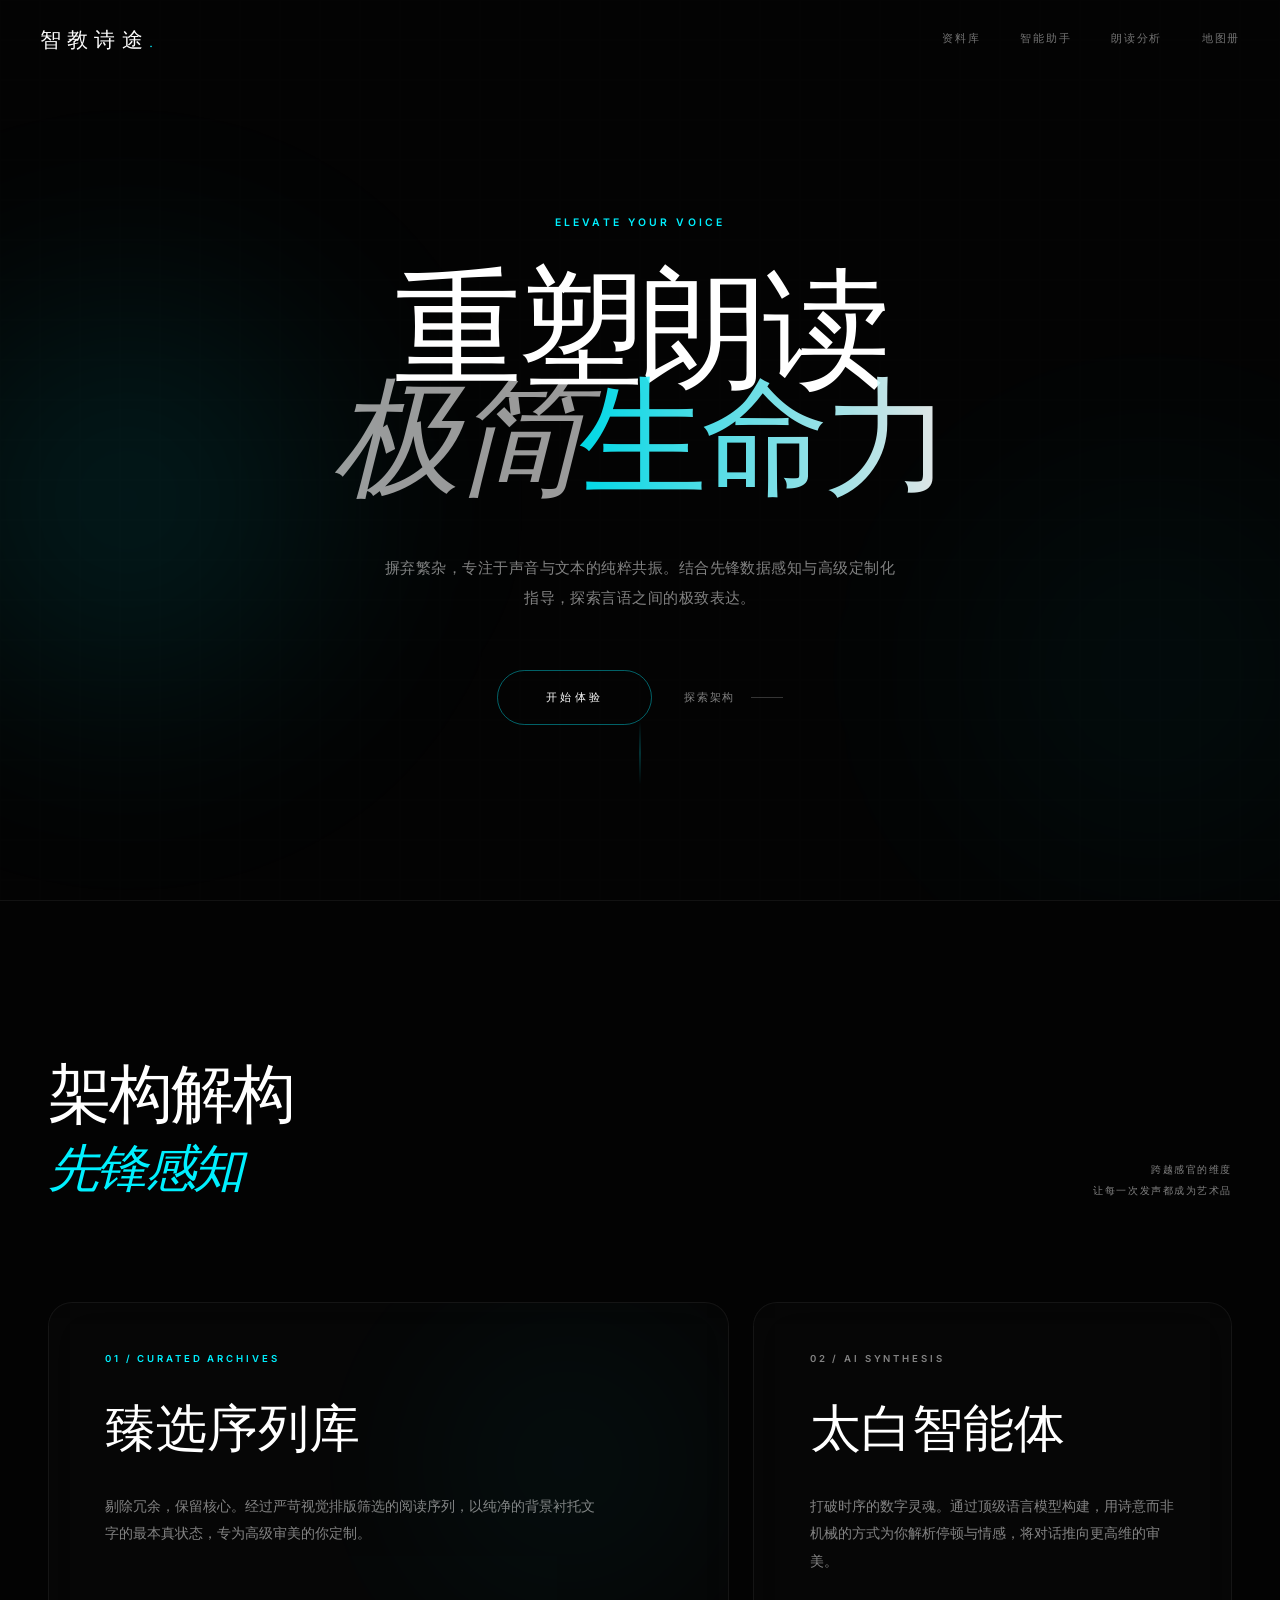
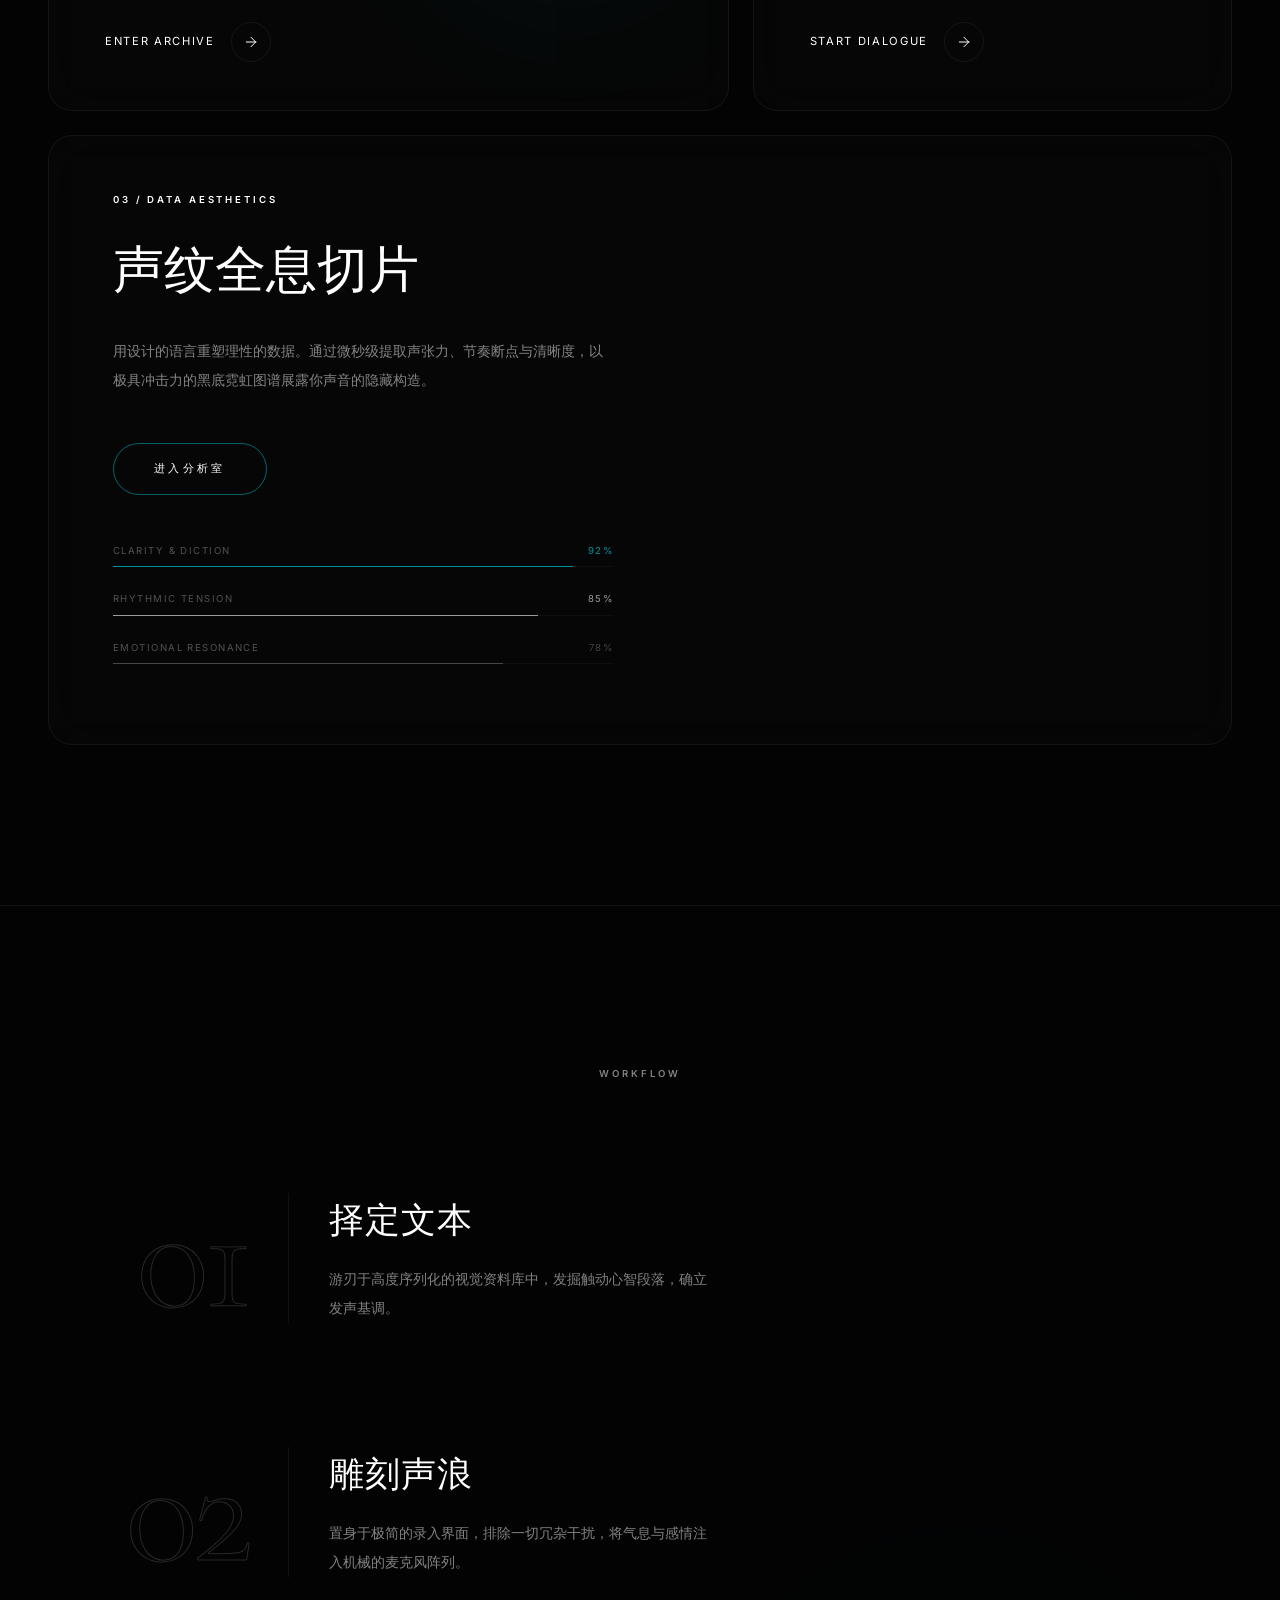
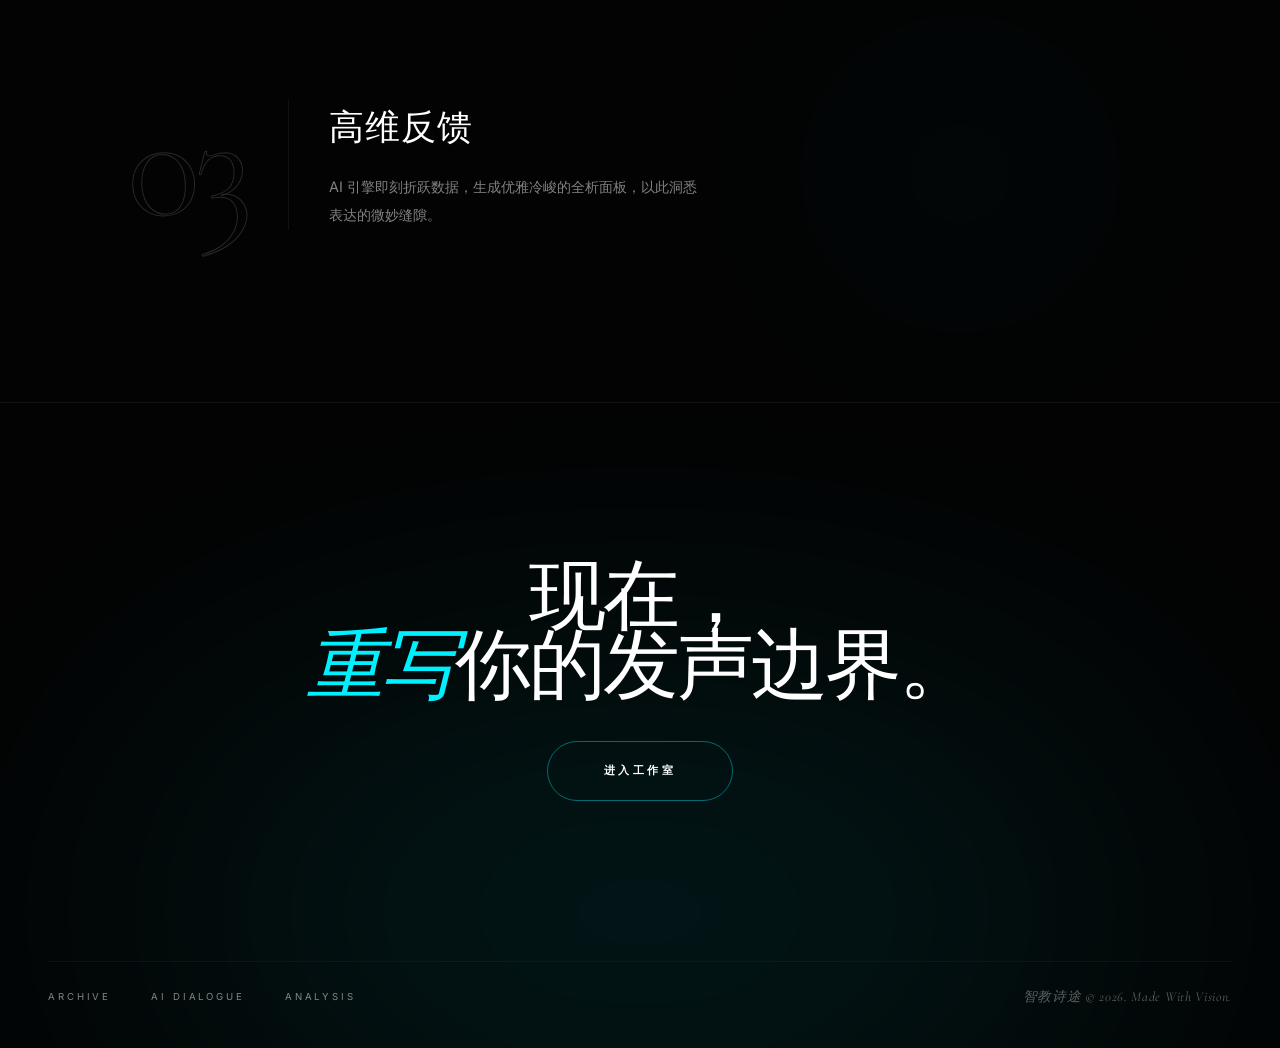
==== commit 7513e104: "feat: add atlas page with ECharts China map and Li Bai poetry markers; update navigation across all " ====
--- a/index.html
+++ b/index.html
@@ -22,6 +22,7 @@
                 <a href="pages/materials.html" class="nav-link">资料库</a>
                 <a href="pages/chat.html" class="nav-link">智能助手</a>
                 <a href="pages/analysis.html" class="nav-link nav-link--electric">朗读分析</a>
+                <a href="pages/atlas.html" class="nav-link">地图册</a>
             </div>
             <div class="nav-toggle" id="navToggle" onclick="document.getElementById('navMenu').classList.toggle('open')">
                 <span></span>
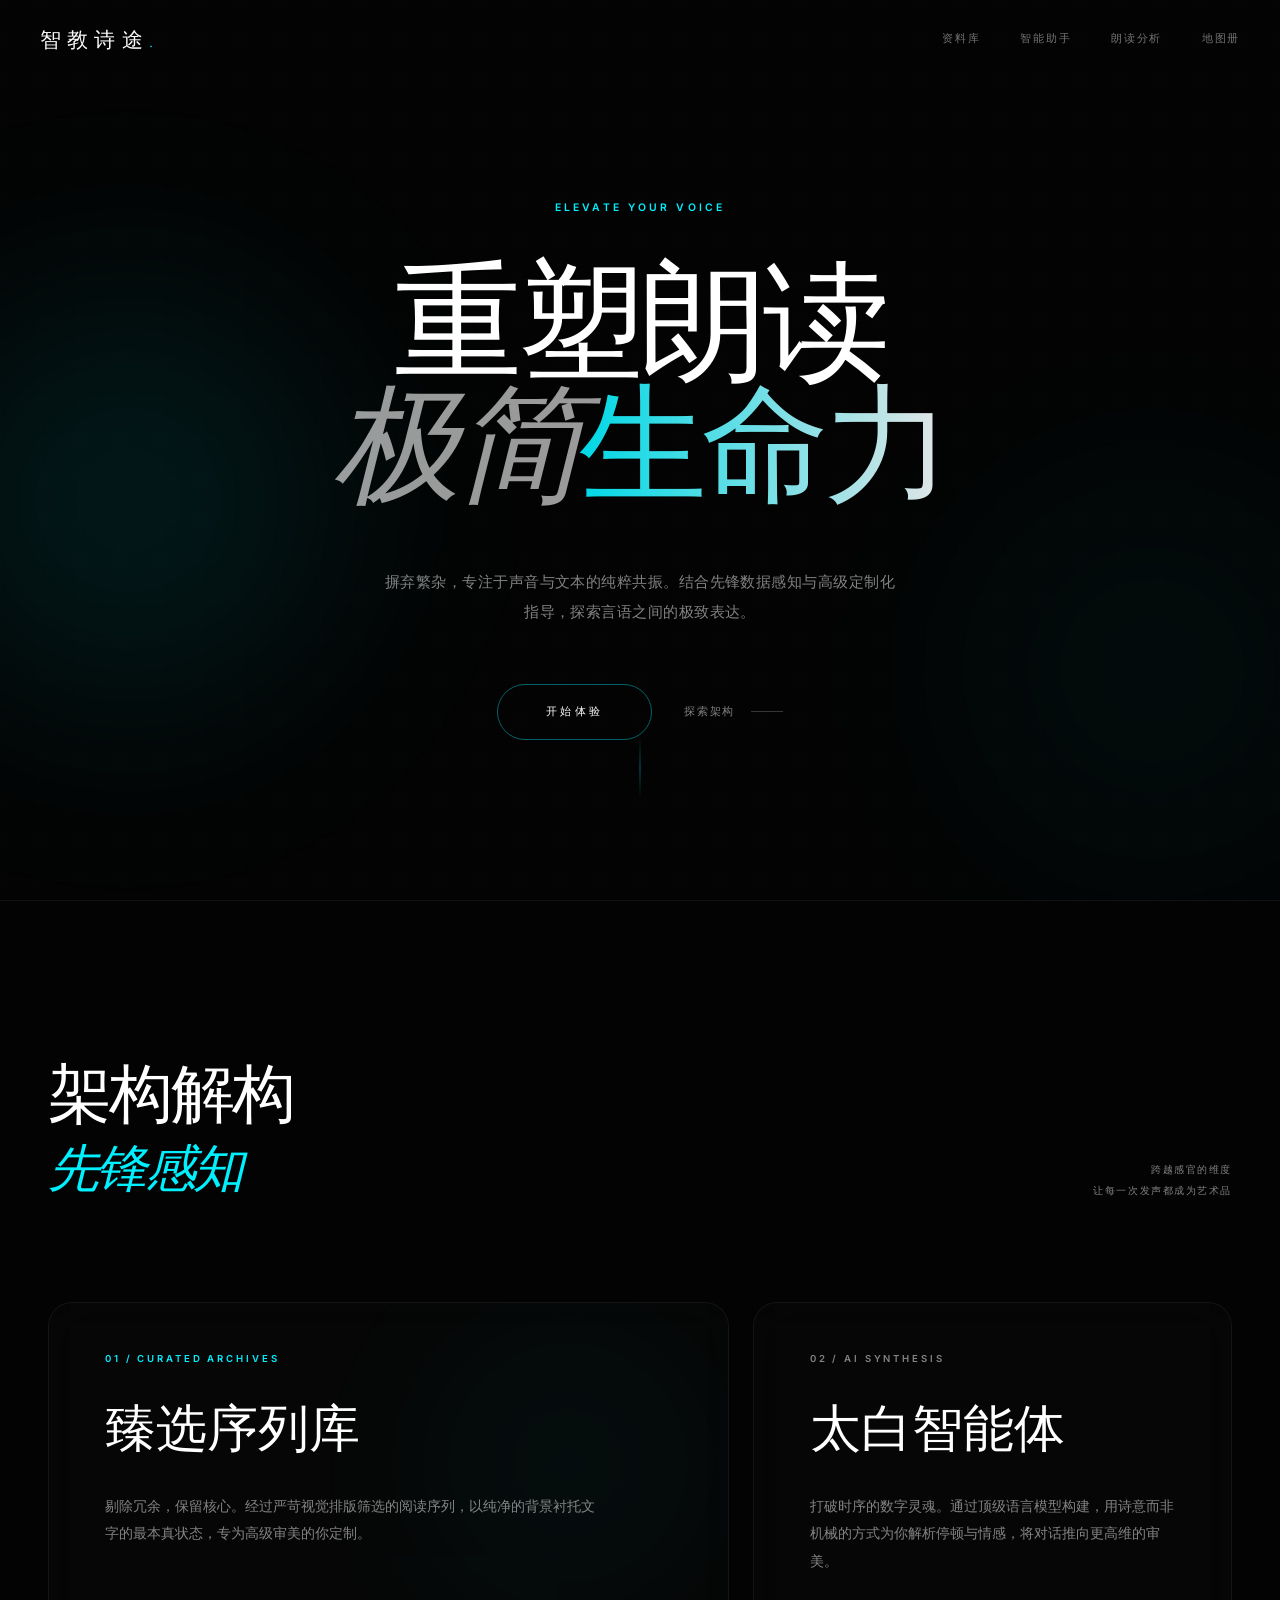
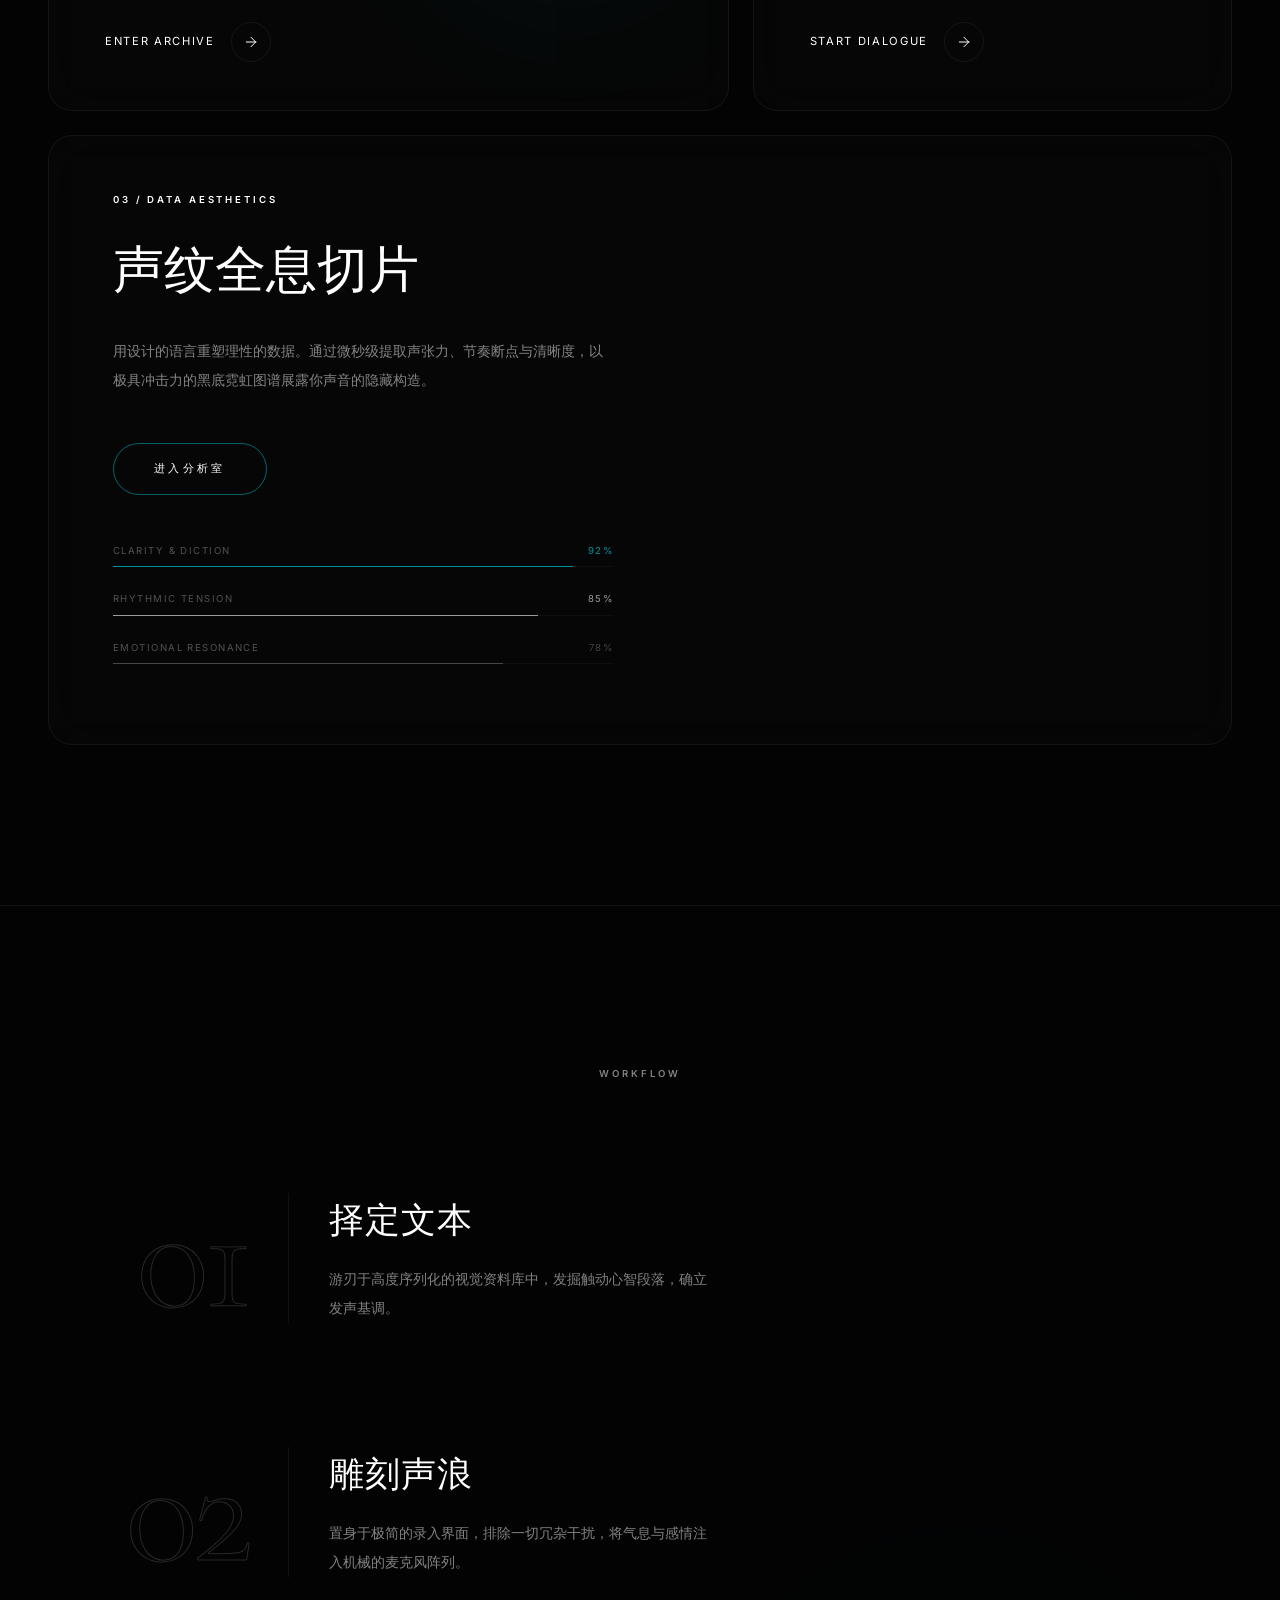
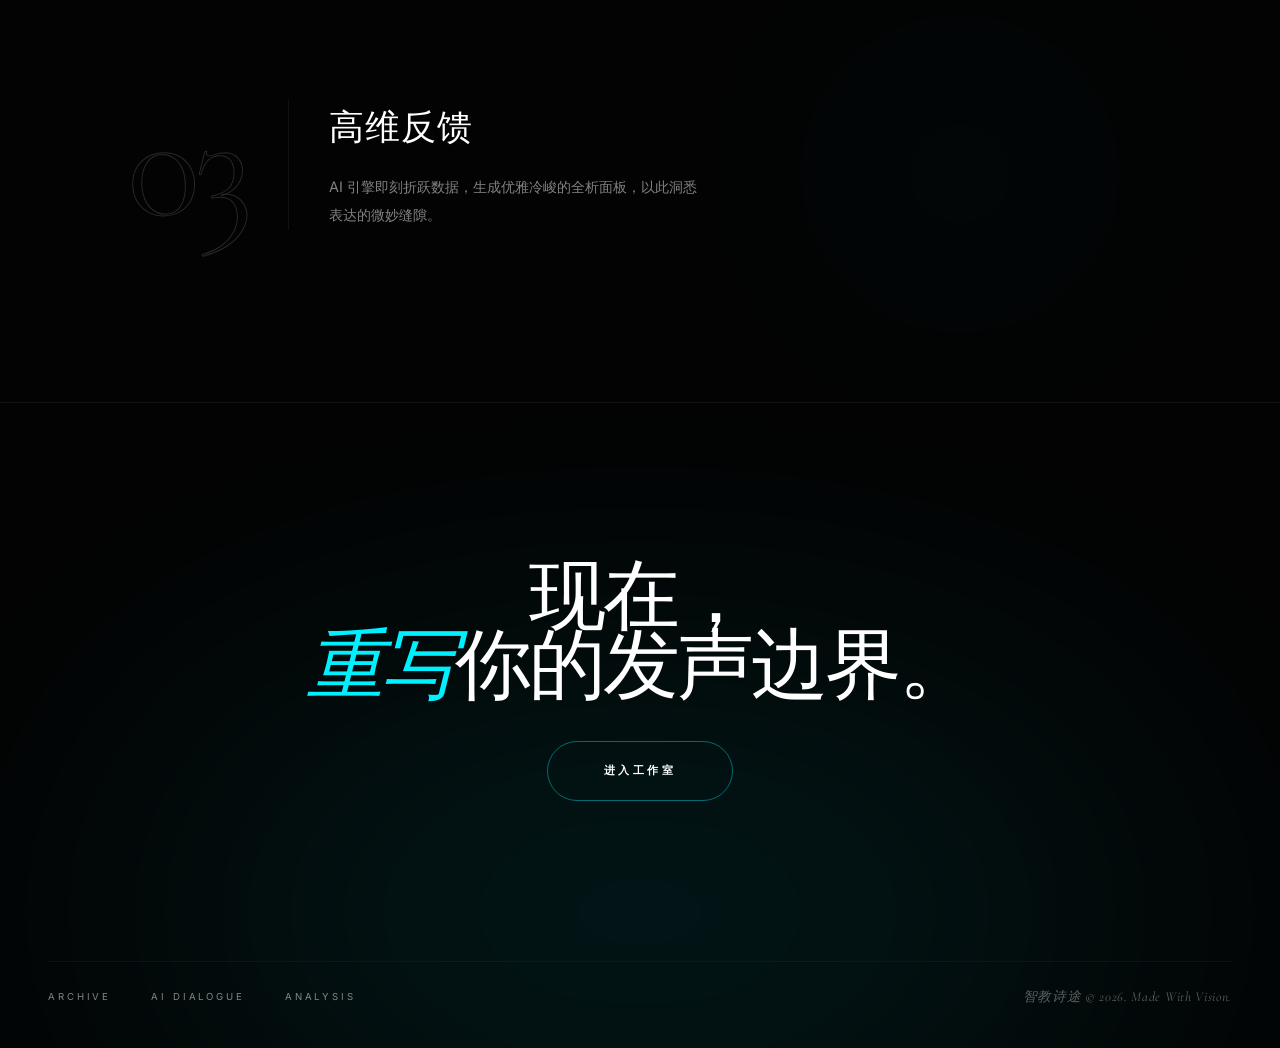
==== commit 1baf32e1: "Adjust hero title line height" ====
--- a/index.html
+++ b/index.html
@@ -40,7 +40,7 @@
         <div style="max-width:900px; width:100%; position:relative; z-index:1; text-align:center;">
             <p class="fade-up" style="font-family:var(--font-sans); color:var(--color-electric); font-size:0.65rem; letter-spacing:var(--tracking-widest); text-transform:uppercase; margin-bottom:48px; font-weight:600;">Elevate Your Voice</p>
 
-            <h1 class="fade-up delay-100" style="font-family:var(--font-serif); font-size:clamp(3.5rem, 10vw, 10rem); font-weight:300; line-height:0.85; letter-spacing:var(--tracking-tight); margin-bottom:56px;">
+            <h1 class="fade-up delay-100" style="font-family:var(--font-serif); font-size:clamp(3.5rem, 10vw, 10rem); font-weight:300; line-height:0.96; letter-spacing:var(--tracking-tight); margin-bottom:56px;">
                 重塑朗读<br>
                 <span style="font-style:italic; color:rgba(255,255,255,0.6);">极简</span><span style="background:linear-gradient(90deg, var(--color-electric), #fff); -webkit-background-clip:text; -webkit-text-fill-color:transparent; opacity:0.9;">生命力</span>
             </h1>
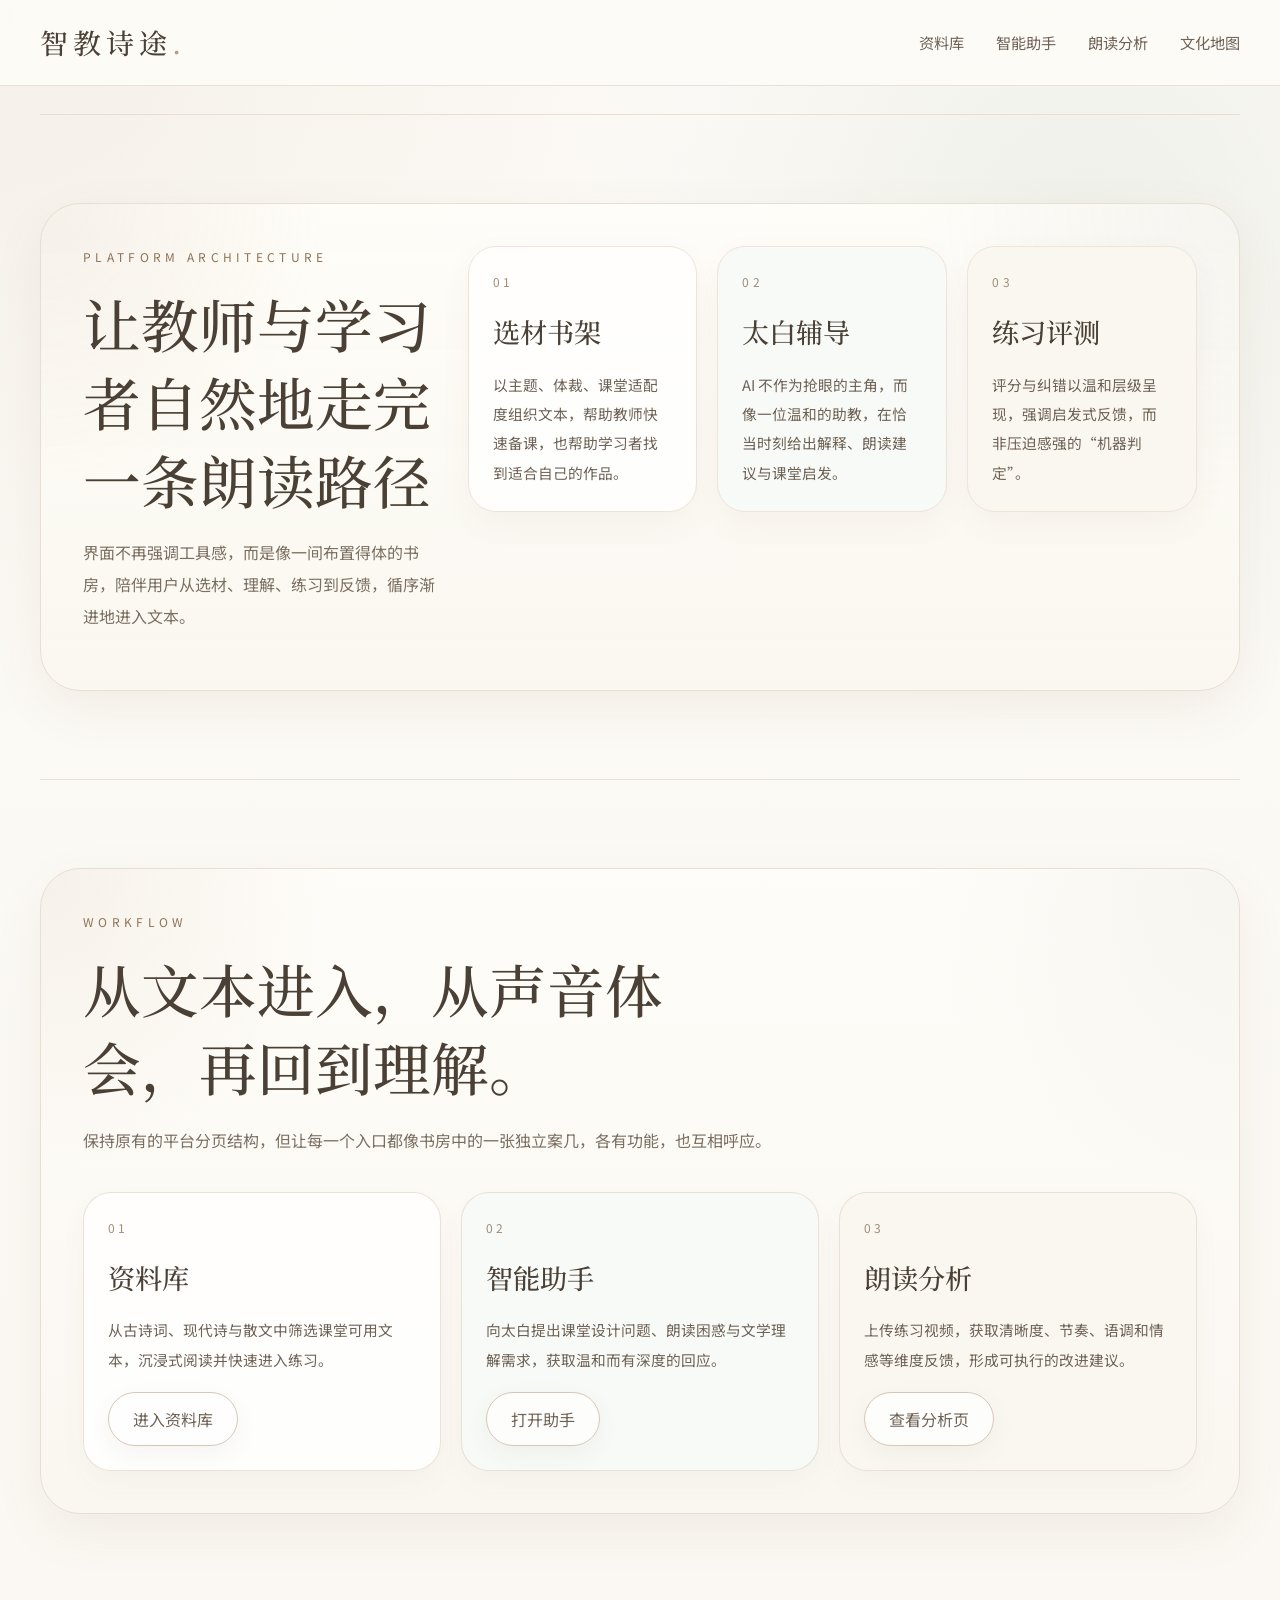
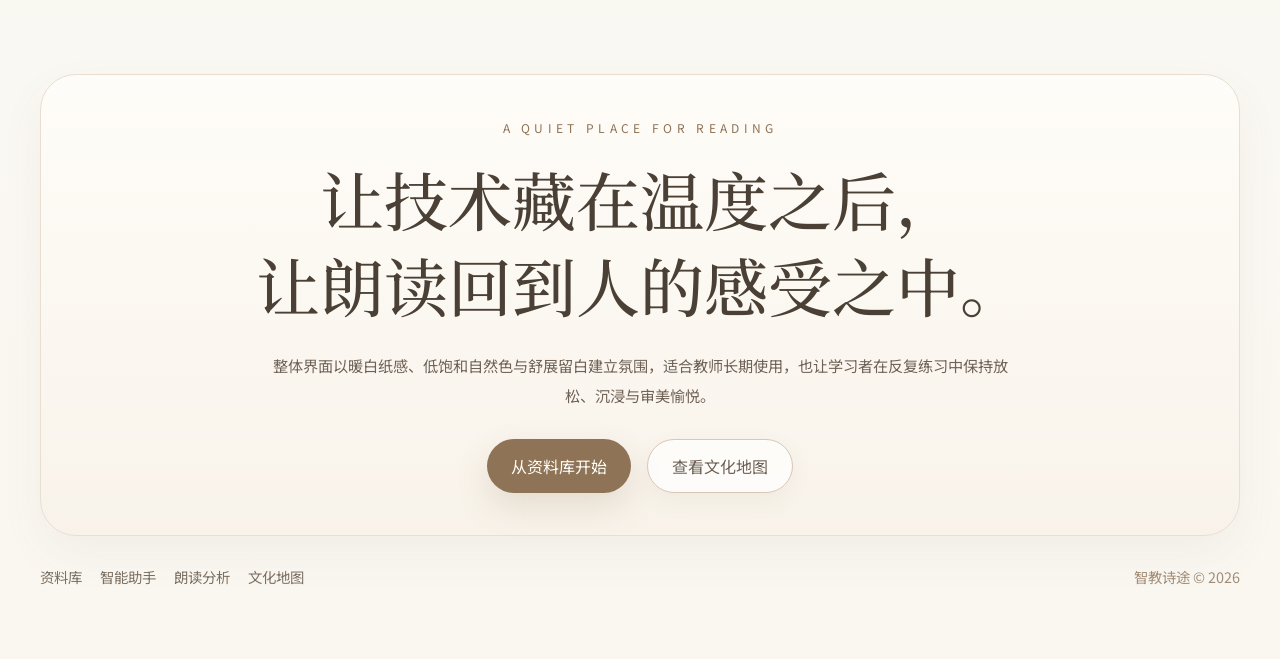
==== commit 2ee50bb3: "Refine warm redesign and remove home hero block" ====
--- a/index.html
+++ b/index.html
@@ -3,16 +3,15 @@
 <head>
     <meta charset="UTF-8">
     <meta name="viewport" content="width=device-width, initial-scale=1.0">
-    <title>智教诗途 | 极致朗读美学</title>
-    <meta name="description" content="专为创意工作者打造的先锋朗读学习平台。结合AI智能分析与高级定制化指导，探索言语之间的极致表达。">
-    <link rel="stylesheet" href="css/main.css">
+    <meta name="color-scheme" content="light">
+    <title>智教诗途 | 诗词朗读与审美学习平台</title>
+    <meta name="description" content="面向教师与有审美追求的学习者，以温润书房气质承载诗词朗读、AI辅导、朗读分析与文化地图。">
+    <link rel="stylesheet" href="css/main.css?v=2">
     <link rel="preconnect" href="https://fonts.googleapis.com">
     <link rel="preconnect" href="https://fonts.gstatic.com" crossorigin>
-    <link href="https://fonts.googleapis.com/css2?family=Cormorant+Garamond:ital,wght@0,300;0,400;0,500;1,300;1,400&family=Inter:wght@300;400;500;600&display=swap" rel="stylesheet">
+    <link href="https://fonts.googleapis.com/css2?family=Noto+Sans+SC:wght@400;500;700&family=Noto+Serif+SC:wght@400;500;700&display=swap" rel="stylesheet">
 </head>
-<body>
-
-    <!-- 导航栏 -->
+<body class="home-page">
     <nav class="navbar" id="navbar">
         <div class="nav-container">
             <div class="nav-brand">
@@ -21,269 +20,108 @@
             <div class="nav-menu" id="navMenu">
                 <a href="pages/materials.html" class="nav-link">资料库</a>
                 <a href="pages/chat.html" class="nav-link">智能助手</a>
-                <a href="pages/analysis.html" class="nav-link nav-link--electric">朗读分析</a>
-                <a href="pages/atlas.html" class="nav-link">地图册</a>
+                <a href="pages/analysis.html" class="nav-link">朗读分析</a>
+                <a href="pages/atlas.html" class="nav-link">文化地图</a>
             </div>
-            <div class="nav-toggle" id="navToggle" onclick="document.getElementById('navMenu').classList.toggle('open')">
+            <div class="nav-toggle" id="navToggle">
                 <span></span>
                 <span></span>
             </div>
         </div>
     </nav>
 
-    <!-- ====== 英雄区 (Hero) ====== -->
-    <section id="hero" style="position:relative; min-height:100vh; display:flex; align-items:center; justify-content:center; padding:120px 24px 80px; overflow:hidden;">
-        <div class="ambient-glow" style="top:20%; left:-15%;"></div>
-        <div class="ambient-glow" style="bottom:-10%; right:-15%; opacity:0.4; animation-delay:-4s;"></div>
-        <div class="grid-texture"></div>
-
-        <div style="max-width:900px; width:100%; position:relative; z-index:1; text-align:center;">
-            <p class="fade-up" style="font-family:var(--font-sans); color:var(--color-electric); font-size:0.65rem; letter-spacing:var(--tracking-widest); text-transform:uppercase; margin-bottom:48px; font-weight:600;">Elevate Your Voice</p>
-
-            <h1 class="fade-up delay-100" style="font-family:var(--font-serif); font-size:clamp(3.5rem, 10vw, 10rem); font-weight:300; line-height:0.96; letter-spacing:var(--tracking-tight); margin-bottom:56px;">
-                重塑朗读<br>
-                <span style="font-style:italic; color:rgba(255,255,255,0.6);">极简</span><span style="background:linear-gradient(90deg, var(--color-electric), #fff); -webkit-background-clip:text; -webkit-text-fill-color:transparent; opacity:0.9;">生命力</span>
-            </h1>
-
-            <p class="fade-up delay-200" style="font-family:var(--font-sans); color:var(--color-text-secondary); font-size:0.95rem; max-width:520px; margin:0 auto 56px; line-height:2; letter-spacing:0.03em; font-weight:300;">
-                摒弃繁杂，专注于声音与文本的纯粹共振。结合先锋数据感知与高级定制化指导，探索言语之间的极致表达。
-            </p>
-
-            <div class="fade-up delay-300" style="display:flex; flex-wrap:wrap; gap:32px; justify-content:center; align-items:center;">
-                <a href="pages/materials.html" class="btn-glow" style="padding:18px 48px;">开始体验</a>
-                <a href="#features" style="display:flex; align-items:center; gap:16px; font-size:0.7rem; letter-spacing:var(--tracking-wide); color:var(--color-text-secondary); text-transform:uppercase; transition:color 0.3s;">
-                    探索架构
-                    <span style="display:inline-block; width:32px; height:1px; background:rgba(255,255,255,0.2); transition:all 0.5s;"></span>
-                </a>
-            </div>
-
-            <!-- 滚动暗示 -->
-            <div style="position:absolute; bottom:-60px; left:50%; transform:translateX(-50%); opacity:0.4;">
-                <div style="width:1px; height:64px; background:linear-gradient(to bottom, transparent, var(--color-electric), transparent); animation:pulse 2s infinite;"></div>
-            </div>
-        </div>
-    </section>
-
-    <!-- ====== 核心功能 Section ====== -->
-    <section id="features" class="section-border" style="position:relative; padding:160px 24px;">
-        <div class="container-wide">
-            <!-- Section Header -->
-            <div style="display:flex; flex-wrap:wrap; justify-content:space-between; align-items:flex-end; margin-bottom:100px; gap:40px;">
-                <h2 style="font-family:var(--font-serif); font-size:clamp(2.5rem, 5vw, 4.5rem); font-weight:300; letter-spacing:var(--tracking-tight); line-height:1.1;">
-                    架构解构<br>
-                    <span style="color:var(--color-electric); font-style:italic; font-size:clamp(2rem, 4vw, 3.5rem);">先锋感知</span>
-                </h2>
-                <p style="font-family:var(--font-sans); font-size:0.65rem; letter-spacing:var(--tracking-wide); text-transform:uppercase; max-width:220px; text-align:right; color:var(--color-text-secondary); line-height:2;">
-                    跨越感官的维度<br>让每一次发声都成为艺术品
-                </p>
-            </div>
-
-            <!-- Feature Cards Grid -->
-            <div style="display:grid; grid-template-columns:repeat(12, 1fr); gap:24px;">
-
-                <!-- 资料库 (7 col) -->
-                <div class="glass-card" style="grid-column:span 12; padding:48px 56px; position:relative; overflow:hidden; min-height:380px;" id="featureCard1">
-                    <div style="position:absolute; top:0; right:0; width:320px; height:320px; background:var(--color-electric); opacity:0.03; border-radius:50%; filter:blur(80px); transition:opacity 0.7s;"></div>
-                    <div style="position:relative; z-index:1; display:flex; flex-direction:column; justify-content:space-between; height:100%;">
-                        <div>
-                            <span style="color:var(--color-electric); font-size:0.6rem; letter-spacing:var(--tracking-widest); text-transform:uppercase; font-weight:600; display:block; margin-bottom:24px;">01 / Curated Archives</span>
-                            <h3 style="font-family:var(--font-serif); font-size:clamp(2rem, 4vw, 3.2rem); font-weight:300; margin-bottom:20px;">臻选序列库</h3>
-                            <p style="color:var(--color-text-secondary); font-size:0.9rem; line-height:1.9; max-width:500px;">
-                                剔除冗余，保留核心。经过严苛视觉排版筛选的阅读序列，以纯净的背景衬托文字的最本真状态，专为高级审美的你定制。
-                            </p>
-                        </div>
-                        <a href="pages/materials.html" style="display:inline-flex; align-items:center; gap:16px; margin-top:48px; width:max-content; cursor:pointer;">
-                            <span style="font-size:0.7rem; letter-spacing:var(--tracking-wide); text-transform:uppercase; transition:color 0.3s;">Enter Archive</span>
-                            <span style="width:40px; height:40px; border-radius:50%; border:1px solid var(--color-border); display:flex; align-items:center; justify-content:center; transition:border-color 0.3s;">
-                                <svg width="16" height="16" viewBox="0 0 24 24" fill="none"><path d="M5 12H19M19 12L12 5M19 12L12 19" stroke="currentColor" stroke-width="1.5" stroke-linecap="round" stroke-linejoin="round"/></svg>
-                            </span>
-                        </a>
+    <main class="container home-main">
+        <section class="page-section section-border">
+            <div class="section-shell">
+                <div class="structure-grid">
+                    <div>
+                        <p class="eyebrow">PLATFORM ARCHITECTURE</p>
+                        <h2 class="section-title">让教师与学习者自然地走完一条朗读路径</h2>
+                        <p class="section-desc">界面不再强调工具感，而是像一间布置得体的书房，陪伴用户从选材、理解、练习到反馈，循序渐进地进入文本。</p>
                     </div>
-                </div>
-
-                <!-- 智能助手 (5 col on md+) -->
-                <div class="glass-card" style="grid-column:span 12; padding:48px 56px; position:relative; overflow:hidden; min-height:380px;">
-                    <div style="position:absolute; bottom:0; left:0; width:100%; height:50%; background:linear-gradient(to top, rgba(0,240,255,0.03), transparent); opacity:0; transition:opacity 0.7s;"></div>
-                    <div style="position:relative; z-index:1; display:flex; flex-direction:column; justify-content:space-between; height:100%;">
-                        <div>
-                            <span style="color:var(--color-text-secondary); font-size:0.6rem; letter-spacing:var(--tracking-widest); text-transform:uppercase; font-weight:600; display:block; margin-bottom:24px;">02 / AI Synthesis</span>
-                            <h3 style="font-family:var(--font-serif); font-size:clamp(2rem, 4vw, 3.2rem); font-weight:300; margin-bottom:20px;">太白智能体</h3>
-                            <p style="color:var(--color-text-secondary); font-size:0.9rem; line-height:1.9; max-width:500px;">
-                                打破时序的数字灵魂。通过顶级语言模型构建，用诗意而非机械的方式为你解析停顿与情感，将对话推向更高维的审美。
-                            </p>
-                        </div>
-                        <a href="pages/chat.html" style="display:inline-flex; align-items:center; gap:16px; margin-top:48px; width:max-content; cursor:pointer;">
-                            <span style="font-size:0.7rem; letter-spacing:var(--tracking-wide); text-transform:uppercase; transition:color 0.3s;">Start Dialogue</span>
-                            <span style="width:40px; height:40px; border-radius:50%; border:1px solid var(--color-border); display:flex; align-items:center; justify-content:center; transition:border-color 0.3s;">
-                                <svg width="16" height="16" viewBox="0 0 24 24" fill="none"><path d="M5 12H19M19 12L12 5M19 12L12 19" stroke="currentColor" stroke-width="1.5" stroke-linecap="round" stroke-linejoin="round"/></svg>
-                            </span>
-                        </a>
-                    </div>
-                </div>
-
-                <!-- 声纹分析 (full width) -->
-                <div class="glass-card" style="grid-column:span 12; padding:56px 64px; position:relative; overflow:hidden;">
-                    <div style="position:absolute; inset:0; background:linear-gradient(90deg, transparent, rgba(0,240,255,0.03), transparent); transform:translateX(-100%); transition:transform 1.5s ease-in-out;" class="card-sweep"></div>
-                    <div style="position:relative; z-index:1; display:grid; grid-template-columns:1fr; gap:48px; align-items:center;">
-                        <div>
-                            <span style="color:var(--color-white); font-size:0.6rem; letter-spacing:var(--tracking-widest); text-transform:uppercase; font-weight:600; display:block; margin-bottom:24px;">03 / Data Aesthetics</span>
-                            <h3 style="font-family:var(--font-serif); font-size:clamp(2rem, 4vw, 3.5rem); font-weight:300; margin-bottom:24px;">声纹全息切片</h3>
-                            <p style="color:var(--color-text-secondary); font-size:0.9rem; line-height:2; max-width:500px; margin-bottom:48px;">
-                                用设计的语言重塑理性的数据。通过微秒级提取声张力、节奏断点与清晰度，以极具冲击力的黑底霓虹图谱展露你声音的隐藏构造。
-                            </p>
-                            <a href="pages/analysis.html" class="btn-glow" style="padding:16px 40px;">进入分析室</a>
-                        </div>
-
-                        <!-- 极简数据可视化 -->
-                        <div style="max-width:500px; opacity:0.6; transition:opacity 0.7s;" class="data-viz">
-                            <div class="data-line">
-                                <div class="data-line-header"><span class="data-line-label">Clarity & Diction</span><span class="data-line-value">92%</span></div>
-                                <div class="data-line-track"><div class="data-line-fill" style="width:92%;"></div></div>
-                            </div>
-                            <div class="data-line">
-                                <div class="data-line-header"><span class="data-line-label">Rhythmic Tension</span><span class="data-line-value" style="color:#fff;">85%</span></div>
-                                <div class="data-line-track"><div class="data-line-fill" style="width:85%; background:#fff; box-shadow:none;"></div></div>
-                            </div>
-                            <div class="data-line">
-                                <div class="data-line-header"><span class="data-line-label">Emotional Resonance</span><span class="data-line-value" style="color:rgba(255,255,255,0.4);">78%</span></div>
-                                <div class="data-line-track"><div class="data-line-fill" style="width:78%; background:rgba(255,255,255,0.4); box-shadow:none;"></div></div>
-                            </div>
-                        </div>
+                    <div class="feature-grid">
+                        <article class="soft-card">
+                            <div class="panel-kicker">01</div>
+                            <h3 class="feature-card-title">选材书架</h3>
+                            <p class="feature-card-copy">以主题、体裁、课堂适配度组织文本，帮助教师快速备课，也帮助学习者找到适合自己的作品。</p>
+                        </article>
+                        <article class="soft-card tint-green">
+                            <div class="panel-kicker">02</div>
+                            <h3 class="feature-card-title">太白辅导</h3>
+                            <p class="feature-card-copy">AI 不作为抢眼的主角，而像一位温和的助教，在恰当时刻给出解释、朗读建议与课堂启发。</p>
+                        </article>
+                        <article class="soft-card tint-paper">
+                            <div class="panel-kicker">03</div>
+                            <h3 class="feature-card-title">练习评测</h3>
+                            <p class="feature-card-copy">评分与纠错以温和层级呈现，强调启发式反馈，而非压迫感强的“机器判定”。</p>
+                        </article>
                     </div>
                 </div>
             </div>
-        </div>
-    </section>
+        </section>
 
-    <!-- ====== 使用流程 Section ====== -->
-    <section class="section-border" style="padding:160px 24px; position:relative; overflow:hidden;">
-        <div class="ambient-glow" style="right:0; top:50%; opacity:0.15;"></div>
-        <div class="container-wide" style="position:relative; z-index:1;">
-            <p style="text-align:center; font-family:var(--font-sans); font-size:0.6rem; letter-spacing:var(--tracking-widest); text-transform:uppercase; color:var(--color-text-secondary); font-weight:600; margin-bottom:100px;">Workflow</p>
-
-            <div style="display:flex; flex-direction:column; gap:100px;">
-
-                <!-- 步骤 1 -->
-                <div style="display:flex; flex-wrap:wrap; align-items:center; gap:40px;" class="workflow-step">
-                    <div style="flex:0 0 auto; width:clamp(120px, 20vw, 200px); text-align:right;">
-                        <span class="text-outline" style="font-family:var(--font-serif); font-size:clamp(5rem, 12vw, 12rem); font-weight:300; line-height:1; letter-spacing:var(--tracking-tight); transition:all 0.7s;">01</span>
-                    </div>
-                    <div style="flex:1; min-width:240px; padding-left:40px; border-left:1px solid var(--color-border); position:relative;">
-                        <div style="position:absolute; left:-1px; top:0; width:2px; height:0; background:var(--color-electric); transition:height 0.7s;" class="step-line"></div>
-                        <h4 style="font-family:var(--font-serif); font-size:clamp(1.5rem, 3vw, 2.2rem); font-weight:300; margin-bottom:16px; letter-spacing:0.03em;">择定文本</h4>
-                        <p style="font-family:var(--font-sans); color:var(--color-text-secondary); font-size:0.9rem; max-width:380px; line-height:2;">游刃于高度序列化的视觉资料库中，发掘触动心智段落，确立发声基调。</p>
-                    </div>
-                </div>
-
-                <!-- 步骤 2 -->
-                <div style="display:flex; flex-wrap:wrap; align-items:center; gap:40px;" class="workflow-step">
-                    <div style="flex:0 0 auto; width:clamp(120px, 20vw, 200px); text-align:right;">
-                        <span class="text-outline" style="font-family:var(--font-serif); font-size:clamp(5rem, 12vw, 12rem); font-weight:300; line-height:1; letter-spacing:var(--tracking-tight); transition:all 0.7s;">02</span>
-                    </div>
-                    <div style="flex:1; min-width:240px; padding-left:40px; border-left:1px solid var(--color-border); position:relative;">
-                        <div style="position:absolute; left:-1px; top:0; width:2px; height:0; background:#fff; transition:height 0.7s;" class="step-line"></div>
-                        <h4 style="font-family:var(--font-serif); font-size:clamp(1.5rem, 3vw, 2.2rem); font-weight:300; margin-bottom:16px; letter-spacing:0.03em;">雕刻声浪</h4>
-                        <p style="font-family:var(--font-sans); color:var(--color-text-secondary); font-size:0.9rem; max-width:380px; line-height:2;">置身于极简的录入界面，排除一切冗杂干扰，将气息与感情注入机械的麦克风阵列。</p>
-                    </div>
-                </div>
-
-                <!-- 步骤 3 -->
-                <div style="display:flex; flex-wrap:wrap; align-items:center; gap:40px;" class="workflow-step">
-                    <div style="flex:0 0 auto; width:clamp(120px, 20vw, 200px); text-align:right;">
-                        <span class="text-outline" style="font-family:var(--font-serif); font-size:clamp(5rem, 12vw, 12rem); font-weight:300; line-height:1; letter-spacing:var(--tracking-tight); transition:all 0.7s;">03</span>
-                    </div>
-                    <div style="flex:1; min-width:240px; padding-left:40px; border-left:1px solid var(--color-border); position:relative;">
-                        <div style="position:absolute; left:-1px; top:0; width:2px; height:0; background:var(--color-electric); transition:height 0.7s;" class="step-line"></div>
-                        <h4 style="font-family:var(--font-serif); font-size:clamp(1.5rem, 3vw, 2.2rem); font-weight:300; margin-bottom:16px; letter-spacing:0.03em;">高维反馈</h4>
-                        <p style="font-family:var(--font-sans); color:var(--color-text-secondary); font-size:0.9rem; max-width:380px; line-height:2;">AI 引擎即刻折跃数据，生成优雅冷峻的全析面板，以此洞悉表达的微妙缝隙。</p>
-                    </div>
+        <section class="page-section section-border">
+            <div class="section-shell">
+                <p class="eyebrow">WORKFLOW</p>
+                <h2 class="section-title">从文本进入，从声音体会，再回到理解。</h2>
+                <p class="section-desc">保持原有的平台分页结构，但让每一个入口都像书房中的一张独立案几，各有功能，也互相呼应。</p>
+                <div class="journey-grid">
+                    <article class="journey-card soft-card">
+                        <div class="journey-index">01</div>
+                        <h3 class="journey-title">资料库</h3>
+                        <p class="journey-copy">从古诗词、现代诗与散文中筛选课堂可用文本，沉浸式阅读并快速进入练习。</p>
+                        <div style="margin-top:18px;"><a href="pages/materials.html" class="btn-secondary">进入资料库</a></div>
+                    </article>
+                    <article class="journey-card soft-card tint-green">
+                        <div class="journey-index">02</div>
+                        <h3 class="journey-title">智能助手</h3>
+                        <p class="journey-copy">向太白提出课堂设计问题、朗读困惑与文学理解需求，获取温和而有深度的回应。</p>
+                        <div style="margin-top:18px;"><a href="pages/chat.html" class="btn-secondary">打开助手</a></div>
+                    </article>
+                    <article class="journey-card soft-card tint-paper">
+                        <div class="journey-index">03</div>
+                        <h3 class="journey-title">朗读分析</h3>
+                        <p class="journey-copy">上传练习视频，获取清晰度、节奏、语调和情感等维度反馈，形成可执行的改进建议。</p>
+                        <div style="margin-top:18px;"><a href="pages/analysis.html" class="btn-secondary">查看分析页</a></div>
+                    </article>
                 </div>
             </div>
-        </div>
-    </section>
+        </section>
+    </main>
 
-    <!-- ====== Footer ====== -->
     <footer class="footer">
-        <div class="footer-glow"></div>
-        <div class="container-wide">
-            <div class="footer-cta">
-                <h2>现在，<br><span class="italic-electric">重写</span>你的发声边界。</h2>
-                <a href="pages/materials.html" class="btn-glow" style="padding:20px 56px; font-weight:600;">进入工作室</a>
+        <div class="container">
+            <div class="footer-panel">
+                <p class="eyebrow">A QUIET PLACE FOR READING</p>
+                <h2 class="footer-title">让技术藏在温度之后，<br>让朗读回到人的感受之中。</h2>
+                <p class="footer-desc">整体界面以暖白纸感、低饱和自然色与舒展留白建立氛围，适合教师长期使用，也让学习者在反复练习中保持放松、沉浸与审美愉悦。</p>
+                <div class="footer-actions">
+                    <a href="pages/materials.html" class="btn-primary">从资料库开始</a>
+                    <a href="pages/atlas.html" class="btn-secondary">查看文化地图</a>
+                </div>
             </div>
             <div class="footer-bottom">
                 <div class="footer-links">
-                    <a href="pages/materials.html">Archive</a>
-                    <a href="pages/chat.html">AI Dialogue</a>
-                    <a href="pages/analysis.html">Analysis</a>
+                    <a href="pages/materials.html">资料库</a>
+                    <a href="pages/chat.html">智能助手</a>
+                    <a href="pages/analysis.html">朗读分析</a>
+                    <a href="pages/atlas.html">文化地图</a>
                 </div>
-                <div class="footer-brand-text">智教诗途 © 2026. Made with vision.</div>
-                <div style="display:none;">Audio Aesthetics Lab.</div>
+                <div class="footer-brand-text">智教诗途 © 2026</div>
             </div>
         </div>
     </footer>
 
     <script>
-    // Navbar scroll effect
-    window.addEventListener('scroll', function() {
-        var navbar = document.getElementById('navbar');
-        if (window.scrollY > 60) {
-            navbar.classList.add('scrolled');
-        } else {
-            navbar.classList.remove('scrolled');
-        }
-    });
+        window.addEventListener('scroll', function () {
+            var navbar = document.getElementById('navbar');
+            if (window.scrollY > 8) navbar.classList.add('scrolled');
+            else navbar.classList.remove('scrolled');
+        });
 
-    // Workflow step hover: grow the vertical line
-    document.querySelectorAll('.workflow-step').forEach(function(step) {
-        step.addEventListener('mouseenter', function() {
-            var line = step.querySelector('.step-line');
-            var numSpan = step.querySelector('.text-outline');
-            if (line) line.style.height = '100%';
-            if (numSpan) {
-                numSpan.style.color = numSpan.closest('.workflow-step').querySelector('.step-line').style.background;
-                numSpan.style.webkitTextStroke = '0px';
-            }
+        document.getElementById('navToggle').addEventListener('click', function () {
+            document.getElementById('navMenu').classList.toggle('open');
         });
-        step.addEventListener('mouseleave', function() {
-            var line = step.querySelector('.step-line');
-            var numSpan = step.querySelector('.text-outline');
-            if (line) line.style.height = '0';
-            if (numSpan) {
-                numSpan.style.color = 'transparent';
-                numSpan.style.webkitTextStroke = '1px rgba(255,255,255,0.15)';
-            }
-        });
-    });
-
-    // Glass card hover: sweep animation
-    document.querySelectorAll('.glass-card').forEach(function(card) {
-        card.addEventListener('mouseenter', function() {
-            var sweep = card.querySelector('.card-sweep');
-            var viz = card.querySelector('.data-viz');
-            if (sweep) sweep.style.transform = 'translateX(100%)';
-            if (viz) viz.style.opacity = '1';
-        });
-        card.addEventListener('mouseleave', function() {
-            var sweep = card.querySelector('.card-sweep');
-            var viz = card.querySelector('.data-viz');
-            if (sweep) sweep.style.transform = 'translateX(-100%)';
-            if (viz) viz.style.opacity = '0.6';
-        });
-    });
-
-    // Responsive grid: 7/5 split on desktop
-    function updateGrid() {
-        var cards = document.querySelectorAll('#features .glass-card');
-        if (window.innerWidth >= 900 && cards.length >= 3) {
-            cards[0].style.gridColumn = 'span 7';
-            cards[1].style.gridColumn = 'span 5';
-            cards[2].style.gridColumn = 'span 12';
-        } else {
-            cards.forEach(function(c) { c.style.gridColumn = 'span 12'; });
-        }
-    }
-    updateGrid();
-    window.addEventListener('resize', updateGrid);
     </script>
 </body>
 </html>
--- a/css/main.css
+++ b/css/main.css
@@ -1,86 +1,60 @@
-/* ============================================
-   智教诗途 — Design System
-   Theme: Full Black + Electric Blue
-   Target: Creative Workers / Luxury Fashion
-   ============================================ */
-
-/* --- Design Tokens --- */
+@charset "UTF-8";
 :root {
-    /* Colors */
-    --color-black: #030303;
-    --color-dark: #0a0a0a;
-    --color-surface: #111111;
-    --color-card: rgba(255, 255, 255, 0.015);
-    --color-card-hover: rgba(255, 255, 255, 0.03);
-    --color-border: rgba(255, 255, 255, 0.06);
-    --color-border-hover: rgba(0, 240, 255, 0.25);
-    --color-white: #ffffff;
-    --color-electric: #00f0ff;
-    --color-electric-dim: rgba(0, 240, 255, 0.4);
-    --color-electric-glow: rgba(0, 240, 255, 0.12);
-    --color-text-primary: #ffffff;
-    --color-text-secondary: rgba(255, 255, 255, 0.5);
-    --color-text-muted: rgba(255, 255, 255, 0.3);
-    --color-success: #34d399;
-    --color-warning: #fbbf24;
-    --color-error: #f87171;
-
-    /* Typography */
-    --font-sans: 'Inter', -apple-system, BlinkMacSystemFont, sans-serif;
-    --font-serif: 'Cormorant Garamond', 'Noto Serif SC', Georgia, serif;
-    --tracking-tight: -0.04em;
-    --tracking-wide: 0.15em;
-    --tracking-widest: 0.3em;
-
-    /* Spacing */
-    --space-xs: 4px;
-    --space-sm: 8px;
-    --space-md: 16px;
-    --space-lg: 24px;
-    --space-xl: 40px;
-    --space-2xl: 64px;
-    --space-3xl: 96px;
-    --space-4xl: 160px;
-
-    /* Radii */
-    --radius-sm: 6px;
-    --radius-md: 12px;
-    --radius-lg: 16px;
-    --radius-xl: 24px;
-    --radius-full: 9999px;
-
-    /* Transitions */
-    --ease-out-expo: cubic-bezier(0.16, 1, 0.3, 1);
-    --transition-fast: 0.3s var(--ease-out-expo);
-    --transition-normal: 0.6s var(--ease-out-expo);
-    --transition-slow: 1s var(--ease-out-expo);
-}
-
-/* --- Reset & Base --- */
+    color-scheme: light;
+    --paper: #fdfbf7;
+    --paper-soft: #faf7f1;
+    --paper-deep: #f5efe6;
+    --card: rgba(255, 253, 249, 0.86);
+    --card-strong: rgba(255, 255, 255, 0.92);
+    --line: #e8ded2;
+    --line-soft: #eee4d8;
+    --text: #4a4036;
+    --text-soft: #7b6f62;
+    --text-mute: #a28d77;
+    --tea: #b79d7d;
+    --tea-deep: #8e7356;
+    --tea-deeper: #7e654b;
+    --celadon: #a9b8a5;
+    --celadon-deep: #6f8671;
+    --porcelain: #afc0c8;
+    --success-bg: #eef3ec;
+    --shadow-sm: 0 8px 24px rgba(110, 88, 62, 0.06);
+    --shadow-md: 0 14px 38px rgba(110, 88, 62, 0.06);
+    --shadow-lg: 0 18px 50px rgba(110, 88, 62, 0.08);
+    --radius-sm: 16px;
+    --radius-md: 24px;
+    --radius-lg: 30px;
+    --radius-xl: 36px;
+    --transition: 0.28s ease;
+    --font-sans: "Noto Sans SC", "PingFang SC", "Microsoft YaHei", sans-serif;
+    --font-serif: "Noto Serif SC", "Source Han Serif SC", "Songti SC", serif;
+}
+
 *, *::before, *::after {
-    margin: 0;
-    padding: 0;
     box-sizing: border-box;
 }
 
 html {
     scroll-behavior: smooth;
-    font-size: 16px;
+    background: var(--paper);
 }
 
 body {
+    margin: 0;
+    min-height: 100vh;
     font-family: var(--font-sans);
-    background-color: var(--color-black);
-    color: var(--color-text-primary);
-    line-height: 1.6;
-    overflow-x: hidden;
-    -webkit-font-smoothing: antialiased;
-    -moz-osx-font-smoothing: grayscale;
+    color: var(--text);
+    background-color: var(--paper);
+    background:
+        radial-gradient(circle at top left, rgba(183, 157, 125, 0.12), transparent 28%),
+        radial-gradient(circle at 85% 10%, rgba(169, 184, 165, 0.16), transparent 22%),
+        linear-gradient(180deg, var(--paper) 0%, var(--paper-soft) 100%);
+    line-height: 1.75;
 }
 
 ::selection {
-    background: var(--color-electric);
-    color: var(--color-black);
+    color: #fffdf9;
+    background: var(--tea);
 }
 
 a {
@@ -88,582 +62,592 @@
     text-decoration: none;
 }
 
+button, input, textarea, select {
+    font: inherit;
+}
+
 button {
-    font-family: inherit;
-    cursor: pointer;
     border: none;
     background: none;
-    color: inherit;
+    cursor: pointer;
 }
 
 img, video {
+    display: block;
     max-width: 100%;
-    display: block;
-}
-
-/* --- Custom Scrollbar --- */
+}
+
 ::-webkit-scrollbar {
-    width: 6px;
-}
+    width: 8px;
+}
+
 ::-webkit-scrollbar-track {
-    background: var(--color-black);
-}
+    background: rgba(245, 239, 230, 0.6);
+}
+
 ::-webkit-scrollbar-thumb {
-    background: rgba(255, 255, 255, 0.05);
-    border-radius: 10px;
-}
+    background: rgba(142, 115, 86, 0.22);
+    border-radius: 999px;
+}
+
 ::-webkit-scrollbar-thumb:hover {
-    background: var(--color-electric-dim);
-}
-
-/* --- Layout Utilities --- */
-.container {
-    max-width: 1280px;
+    background: rgba(142, 115, 86, 0.38);
+}
+
+.container,
+.container-wide {
+    width: 100%;
+    max-width: 1240px;
     margin: 0 auto;
-    padding: 0 var(--space-lg);
+    padding: 0 20px;
 }
 
 .container-wide {
-    max-width: 1440px;
+    max-width: 1320px;
+}
+
+main {
+    position: relative;
+    z-index: 1;
+}
+
+.navbar {
+    position: sticky;
+    top: 0;
+    z-index: 30;
+    backdrop-filter: blur(18px);
+    background: rgba(253, 251, 247, 0.94);
+    border-bottom: 1px solid rgba(232, 222, 210, 0.85);
+}
+
+.navbar.scrolled {
+    box-shadow: var(--shadow-sm);
+}
+
+.nav-container {
+    display: flex;
+    align-items: center;
+    justify-content: space-between;
+    gap: 20px;
+    max-width: 1240px;
     margin: 0 auto;
-    padding: 0 var(--space-lg);
-}
-
-/* --- Ambient Glow Effect --- */
-.ambient-glow {
-    position: absolute;
-    width: 50vw;
-    height: 50vw;
-    background: radial-gradient(circle, var(--color-electric-glow) 0%, rgba(0,0,0,0) 70%);
-    border-radius: 50%;
-    pointer-events: none;
-    z-index: 0;
-    filter: blur(80px);
-    animation: pulseGlow 8s infinite alternate var(--ease-out-expo);
-}
-
-@keyframes pulseGlow {
-    0% { transform: scale(1); opacity: 0.5; }
-    100% { transform: scale(1.2); opacity: 0.8; }
-}
-
-/* --- Glassmorphism Card --- */
-.glass-card {
-    background: var(--color-card);
-    backdrop-filter: blur(24px);
-    -webkit-backdrop-filter: blur(24px);
-    border: 1px solid var(--color-border);
-    border-radius: var(--radius-xl);
-    transition: all var(--transition-normal);
-}
-
-.glass-card:hover {
-    background: var(--color-card-hover);
-    border-color: var(--color-border-hover);
-    transform: translateY(-8px);
-    box-shadow: 0 30px 60px -15px rgba(0, 240, 255, 0.08);
-}
-
-/* --- Navigation Bar --- */
-.navbar {
-    position: fixed;
-    width: 100%;
-    z-index: 100;
-    top: 0;
-    padding: var(--space-lg) var(--space-xl);
-    transition: all var(--transition-fast);
-    mix-blend-mode: difference;
-}
-
-.navbar.scrolled {
-    mix-blend-mode: normal;
-    background: rgba(3, 3, 3, 0.85);
-    backdrop-filter: blur(20px);
-    -webkit-backdrop-filter: blur(20px);
-    border-bottom: 1px solid var(--color-border);
-    padding: var(--space-md) var(--space-xl);
-}
-
-.nav-container {
-    max-width: 1440px;
-    margin: 0 auto;
-    display: flex;
-    justify-content: space-between;
-    align-items: center;
+    padding: 18px 20px;
 }
 
 .nav-brand a,
 .nav-brand {
     font-family: var(--font-serif);
-    font-size: 1.3rem;
-    font-weight: 300;
-    letter-spacing: var(--tracking-widest);
-    text-transform: uppercase;
-    color: var(--color-white);
-    transition: transform 0.5s var(--ease-out-expo);
-    display: inline-block;
-}
-
-.nav-brand a:hover {
-    transform: scale(1.05);
+    font-size: 1.75rem;
+    letter-spacing: 0.18em;
+    font-weight: 500;
+    color: var(--text);
 }
 
 .nav-brand .brand-dot {
-    color: var(--color-electric);
+    color: var(--tea);
 }
 
 .nav-menu {
     display: flex;
-    gap: var(--space-xl);
     align-items: center;
+    gap: 32px;
+    color: #6f6256;
+    font-size: 0.95rem;
 }
 
 .nav-link {
-    font-family: var(--font-sans);
-    font-size: 0.7rem;
-    letter-spacing: var(--tracking-wide);
-    text-transform: uppercase;
-    color: rgba(255, 255, 255, 0.45);
-    transition: color var(--transition-fast);
     position: relative;
-    padding-bottom: 4px;
+    transition: color var(--transition);
 }
 
 .nav-link::after {
-    content: '';
+    content: "";
     position: absolute;
-    width: 0;
+    left: 0;
+    bottom: -6px;
+    width: 100%;
     height: 1px;
-    bottom: 0;
-    left: 0;
-    background-color: var(--color-electric);
-    transition: width 0.4s var(--ease-out-expo);
+    transform: scaleX(0);
+    transform-origin: left;
+    background: rgba(142, 115, 86, 0.55);
+    transition: transform var(--transition);
 }
 
 .nav-link:hover,
 .nav-link.active {
-    color: var(--color-white);
+    color: var(--tea-deep);
 }
 
 .nav-link:hover::after,
 .nav-link.active::after {
-    width: 100%;
-}
-
-.nav-link.active {
-    color: var(--color-electric);
-}
-
-/* Mobile Toggle */
+    transform: scaleX(1);
+}
+
 .nav-toggle {
     display: none;
     flex-direction: column;
-    gap: 6px;
-    width: 28px;
-    cursor: pointer;
-    z-index: 110;
+    gap: 5px;
 }
 
 .nav-toggle span {
-    display: block;
-    height: 1px;
-    background: var(--color-white);
-    transition: all var(--transition-fast);
-}
-
-.nav-toggle span:nth-child(2) {
-    width: 66%;
-    margin-left: auto;
-}
-
-.nav-toggle:hover span {
-    background: var(--color-electric);
-}
-
-.nav-toggle:hover span:nth-child(2) {
-    width: 100%;
-}
-
-/* --- CTA Button (Glow Border) --- */
-.btn-glow {
-    position: relative;
-    display: inline-flex;
-    align-items: center;
-    justify-content: center;
-    gap: var(--space-sm);
-    background: transparent;
-    border: 1px solid var(--color-electric-dim);
-    color: var(--color-white);
-    padding: var(--space-md) var(--space-xl);
-    border-radius: var(--radius-full);
-    font-family: var(--font-sans);
-    font-size: 0.7rem;
-    letter-spacing: var(--tracking-widest);
-    text-transform: uppercase;
-    font-weight: 500;
-    overflow: hidden;
-    transition: all 0.4s var(--ease-out-expo);
-    cursor: pointer;
-}
-
-.btn-glow::before {
-    content: '';
-    position: absolute;
-    top: 0; left: 0;
-    width: 100%; height: 100%;
-    background: linear-gradient(90deg, transparent, rgba(0, 240, 255, 0.25), transparent);
-    transform: translateX(-100%);
-    transition: transform 0.6s ease;
-}
-
-.btn-glow:hover {
-    border-color: var(--color-electric);
-    box-shadow: 0 0 25px rgba(0, 240, 255, 0.15), inset 0 0 15px rgba(0, 240, 255, 0.1);
-}
-
-.btn-glow:hover::before {
-    transform: translateX(100%);
-}
-
-/* Solid electric button */
-.btn-solid {
-    display: inline-flex;
-    align-items: center;
-    justify-content: center;
-    gap: var(--space-sm);
-    background: var(--color-electric);
-    color: var(--color-black);
-    padding: var(--space-md) var(--space-xl);
-    border-radius: var(--radius-full);
-    font-family: var(--font-sans);
-    font-size: 0.7rem;
-    letter-spacing: var(--tracking-wide);
-    text-transform: uppercase;
-    font-weight: 600;
-    transition: all var(--transition-fast);
-    cursor: pointer;
-    border: none;
-}
-
-.btn-solid:hover {
-    background: #33f5ff;
-    box-shadow: 0 0 30px rgba(0, 240, 255, 0.3);
-    transform: translateY(-2px);
-}
-
-/* Ghost button */
+    width: 24px;
+    height: 2px;
+    border-radius: 999px;
+    background: var(--tea-deep);
+}
+
+.btn-primary,
+.btn-secondary,
+.btn-glow,
+.btn-solid,
 .btn-ghost {
     display: inline-flex;
     align-items: center;
     justify-content: center;
-    gap: var(--space-sm);
-    background: transparent;
-    color: rgba(255, 255, 255, 0.5);
-    padding: var(--space-md) var(--space-xl);
-    border-radius: var(--radius-full);
-    font-family: var(--font-sans);
-    font-size: 0.7rem;
-    letter-spacing: var(--tracking-wide);
-    text-transform: uppercase;
+    padding: 12px 24px;
+    border-radius: 999px;
+    transition:
+        background-color var(--transition),
+        color var(--transition),
+        border-color var(--transition),
+        transform var(--transition),
+        box-shadow var(--transition);
+}
+
+.btn-primary,
+.btn-solid {
+    background: var(--tea-deep);
+    color: #fffdf9;
+    box-shadow: 0 14px 32px rgba(142, 115, 86, 0.18);
+}
+
+.btn-primary:hover,
+.btn-solid:hover {
+    background: var(--tea-deeper);
+    transform: translateY(-1px);
+}
+
+.btn-secondary,
+.btn-ghost {
+    border: 1px solid #d7c7b7;
+    background: rgba(255, 255, 255, 0.72);
+    color: #6f6256;
+    box-shadow: var(--shadow-sm);
+}
+
+.btn-secondary:hover,
+.btn-ghost:hover {
+    border-color: var(--tea);
+    color: var(--tea-deep);
+    transform: translateY(-1px);
+}
+
+.btn-glow {
+    border: 1px solid #d7c7b7;
+    background: rgba(255, 255, 255, 0.72);
+    color: #6f6256;
+    box-shadow: var(--shadow-sm);
+}
+
+.btn-glow:hover {
+    border-color: var(--tea);
+    color: var(--tea-deep);
+    transform: translateY(-1px);
+}
+
+.section-border {
+    border-top: 1px solid var(--line);
+}
+
+.page-header {
+    padding: 72px 0 56px;
+}
+
+.page-header-tag {
+    display: block;
+    margin-bottom: 12px;
+    font-size: 12px;
+    letter-spacing: 0.32em;
+    color: var(--tea-deep);
+}
+
+.page-header-title {
+    margin: 0;
+    font-family: var(--font-serif);
+    font-size: clamp(2.2rem, 5vw, 4rem);
+    line-height: 1.35;
     font-weight: 500;
-    border: 1px solid var(--color-border);
-    transition: all var(--transition-fast);
-    cursor: pointer;
-}
-
-.btn-ghost:hover {
-    color: var(--color-white);
-    border-color: rgba(255, 255, 255, 0.2);
-}
-
-/* --- Section Divider --- */
-.section-border {
-    border-top: 1px solid var(--color-border);
-}
-
-/* --- Text Outline Utility --- */
-.text-outline {
-    color: transparent;
-    -webkit-text-stroke: 1px rgba(255, 255, 255, 0.15);
-}
-
-/* --- Hover Underline Utility --- */
-.hover-underline {
-    position: relative;
-    display: inline-block;
-}
-
-.hover-underline::after {
-    content: '';
-    position: absolute;
-    width: 0;
-    height: 1px;
-    bottom: -4px;
-    left: 0;
-    background-color: var(--color-electric);
-    transition: width 0.4s var(--ease-out-expo);
-}
-
-.hover-underline:hover::after {
-    width: 100%;
-}
-
-/* --- Tag / Label --- */
-.tag {
-    display: inline-block;
-    font-family: var(--font-sans);
-    font-size: 0.6rem;
-    letter-spacing: var(--tracking-widest);
-    text-transform: uppercase;
-    font-weight: 600;
-    color: var(--color-electric);
-    padding: var(--space-xs) var(--space-md);
-    border: 1px solid rgba(0, 240, 255, 0.2);
-    border-radius: var(--radius-full);
-}
-
-/* --- Data Progress Line --- */
-.data-line {
-    margin-bottom: var(--space-lg);
-}
-
-.data-line-header {
+}
+
+.page-header-desc {
+    max-width: 720px;
+    margin-top: 18px;
+    font-size: 1rem;
+    line-height: 2;
+    color: var(--text-soft);
+}
+
+.page-section {
+    padding: 88px 0;
+}
+
+.eyebrow {
+    margin: 0 0 18px;
+    font-size: 12px;
+    letter-spacing: 0.36em;
+    color: var(--tea-deep);
+}
+
+.section-title {
+    margin: 0;
+    font-family: var(--font-serif);
+    font-size: clamp(2rem, 4.8vw, 3.6rem);
+    line-height: 1.35;
+    font-weight: 500;
+}
+
+.section-desc {
+    margin-top: 18px;
+    max-width: 760px;
+    color: var(--text-soft);
+    font-size: 1rem;
+    line-height: 2;
+}
+
+.surface-card,
+.soft-card,
+.material-card,
+.score-card,
+.stat-card,
+.step-card {
+    border: 1px solid var(--line-soft);
+    background: rgba(255, 255, 255, 0.76);
+    box-shadow: 0 12px 32px rgba(110, 88, 62, 0.05);
+}
+
+.surface-card {
+    border-radius: var(--radius-lg);
+    padding: 28px;
+}
+
+.soft-card {
+    border-radius: 28px;
+    padding: 24px;
+}
+
+.soft-card.tint-green {
+    background: #f7faf6;
+}
+
+.soft-card.tint-paper {
+    background: #faf7f1;
+}
+
+.footer {
+    padding: 44px 0 70px;
+}
+
+.footer-panel {
+    text-align: center;
+    border-radius: var(--radius-xl);
+    border: 1px solid var(--line);
+    background: linear-gradient(180deg, rgba(255, 253, 249, 0.94), rgba(248, 242, 233, 0.9));
+    padding: 42px 28px;
+    box-shadow: 0 18px 46px rgba(110, 88, 62, 0.06);
+}
+
+.footer-title {
+    margin: 18px 0 0;
+    font-family: var(--font-serif);
+    font-size: clamp(2.2rem, 5vw, 4rem);
+    line-height: 1.34;
+    font-weight: 500;
+}
+
+.footer-desc {
+    max-width: 760px;
+    margin: 22px auto 0;
+    color: #6f6256;
+    font-size: 0.95rem;
+    line-height: 2;
+}
+
+.footer-actions {
+    display: flex;
+    justify-content: center;
+    flex-wrap: wrap;
+    gap: 16px;
+    margin-top: 28px;
+}
+
+.footer-bottom {
     display: flex;
     justify-content: space-between;
-    font-family: var(--font-sans);
-    font-size: 0.6rem;
-    letter-spacing: var(--tracking-wide);
-    text-transform: uppercase;
-    margin-bottom: var(--space-sm);
-}
-
-.data-line-label {
-    color: var(--color-text-secondary);
-}
-
-.data-line-value {
-    color: var(--color-electric);
-}
-
-.data-line-track {
-    width: 100%;
-    height: 1px;
-    background: var(--color-border);
+    align-items: center;
+    gap: 16px;
+    margin-top: 28px;
+    color: var(--text-soft);
+    font-size: 0.9rem;
+}
+
+.footer-links {
+    display: flex;
+    gap: 18px;
+    flex-wrap: wrap;
+}
+
+.footer-brand-text {
+    color: var(--text-mute);
+}
+
+.text-serif {
+    font-family: var(--font-serif);
+}
+
+.pill {
+    display: inline-flex;
+    align-items: center;
+    gap: 8px;
+    padding: 7px 12px;
+    border-radius: 999px;
+    font-size: 12px;
+}
+
+.pill-soft {
+    color: var(--celadon-deep);
+    background: var(--success-bg);
+    box-shadow: 0 0 18px rgba(169, 184, 165, 0.18);
+}
+
+.hidden {
+    display: none !important;
+}
+
+.hero-shell,
+.section-shell {
     position: relative;
     overflow: hidden;
-}
-
-.data-line-fill {
-    position: absolute;
-    top: 0;
-    left: 0;
-    height: 100%;
-    background: var(--color-electric);
-    box-shadow: 0 0 15px rgba(0, 240, 255, 0.6);
-    transition: width 1.5s var(--ease-out-expo);
-}
-
-/* --- Footer --- */
-.footer {
-    position: relative;
-    padding: var(--space-4xl) var(--space-lg) var(--space-xl);
-    overflow: hidden;
-    border-top: 1px solid var(--color-border);
-}
-
-.footer-glow {
-    position: absolute;
-    bottom: -10%;
-    left: 50%;
-    transform: translateX(-50%);
-    width: 1000px;
-    height: 400px;
-    background: var(--color-electric);
-    opacity: 0.1;
-    filter: blur(150px);
-    border-radius: 50%;
-    pointer-events: none;
-}
-
-.footer-cta {
-    text-align: center;
-    margin-bottom: var(--space-4xl);
-    position: relative;
-    z-index: 1;
-}
-
-.footer-cta h2 {
-    font-family: var(--font-serif);
-    font-size: clamp(2.5rem, 6vw, 6rem);
-    font-weight: 300;
-    letter-spacing: var(--tracking-tight);
-    line-height: 0.9;
-    margin-bottom: var(--space-xl);
-}
-
-.footer-cta .italic-electric {
-    font-style: italic;
-    color: var(--color-electric);
-}
-
-.footer-bottom {
-    display: flex;
-    flex-wrap: wrap;
-    justify-content: space-between;
-    align-items: center;
-    padding-top: var(--space-lg);
-    border-top: 1px solid rgba(255, 255, 255, 0.04);
-    font-size: 0.6rem;
-    letter-spacing: var(--tracking-widest);
-    text-transform: uppercase;
-    color: var(--color-text-secondary);
-    position: relative;
-    z-index: 1;
-    gap: var(--space-lg);
-}
-
-.footer-links {
-    display: flex;
-    gap: var(--space-xl);
-}
-
-.footer-links a {
-    transition: color var(--transition-fast);
-}
-
-.footer-links a:hover {
-    color: var(--color-electric);
-}
-
-.footer-brand-text {
-    font-family: var(--font-serif);
-    font-style: italic;
-    text-transform: capitalize;
-    font-size: 0.85rem;
-    color: rgba(255, 255, 255, 0.35);
-    letter-spacing: 0.05em;
-}
-
-/* --- Animations --- */
-.fade-up {
-    opacity: 0;
-    transform: translateY(40px);
-    animation: fadeUpAnim 1.2s var(--ease-out-expo) forwards;
-}
-
-@keyframes fadeUpAnim {
-    to { opacity: 1; transform: translateY(0); }
-}
-
-.delay-100 { animation-delay: 150ms; }
-.delay-200 { animation-delay: 300ms; }
-.delay-300 { animation-delay: 450ms; }
-.delay-400 { animation-delay: 600ms; }
-
-/* Scroll reveal (JS-driven) */
-.reveal {
-    opacity: 0;
-    transform: translateY(30px);
-    transition: opacity 0.8s var(--ease-out-expo), transform 0.8s var(--ease-out-expo);
-}
-
-.reveal.visible {
-    opacity: 1;
-    transform: translateY(0);
-}
-
-/* --- Page Header (for sub-pages) --- */
-.page-header {
-    padding: var(--space-4xl) 0 var(--space-3xl);
-    margin-top: 80px;
+    border: 1px solid var(--line);
+    border-radius: 40px;
+    background:
+        radial-gradient(circle at top right, rgba(169, 184, 165, 0.1), transparent 24%),
+        radial-gradient(circle at left top, rgba(183, 157, 125, 0.12), transparent 22%),
+        linear-gradient(180deg, rgba(255, 253, 249, 0.96), rgba(250, 247, 241, 0.94));
+    box-shadow: var(--shadow-lg);
+}
+
+.hero-shell {
+    padding: 18px 28px 10px;
+}
+
+.section-shell {
+    padding: 42px;
+}
+
+.hero-panel {
     position: relative;
     overflow: hidden;
-}
-
-.page-header .ambient-glow {
-    width: 40vw;
-    height: 40vw;
-    top: -20%;
-    right: -10%;
-    opacity: 0.3;
-}
-
-.page-header-tag {
-    font-family: var(--font-sans);
-    font-size: 0.6rem;
-    letter-spacing: var(--tracking-widest);
-    text-transform: uppercase;
-    color: var(--color-electric);
-    font-weight: 600;
-    margin-bottom: var(--space-lg);
-    display: block;
-}
-
-.page-header-title {
-    font-family: var(--font-serif);
-    font-size: clamp(2.5rem, 5vw, 5rem);
-    font-weight: 300;
-    letter-spacing: var(--tracking-tight);
-    line-height: 1;
-    margin-bottom: var(--space-md);
-}
-
-.page-header-desc {
-    font-family: var(--font-sans);
-    font-size: 0.9rem;
-    color: var(--color-text-secondary);
-    max-width: 500px;
-    line-height: 1.8;
-}
-
-/* --- Responsive --- */
-@media (max-width: 768px) {
+    border: 1px solid var(--line);
+    border-radius: 32px;
+    background: linear-gradient(180deg, rgba(255, 253, 249, 0.96), rgba(247, 241, 233, 0.92));
+    padding: 28px;
+    box-shadow: var(--shadow-lg);
+}
+
+.hero-glow {
+    position: absolute;
+    inset: 36px;
+    border-radius: 32px;
+    opacity: 0.74;
+    filter: blur(40px);
+    background: radial-gradient(circle, rgba(183, 157, 125, 0.2) 0%, rgba(169, 184, 165, 0.12) 48%, transparent 75%);
+}
+
+.panel-kicker {
+    font-size: 12px;
+    letter-spacing: 0.28em;
+    color: var(--text-mute);
+}
+
+@media (max-width: 1100px) {
+    .page-section {
+        padding: 72px 0;
+    }
+}
+
+@media (max-width: 860px) {
+    .nav-toggle {
+        display: flex;
+    }
+
     .nav-menu {
         display: none;
-        position: fixed;
-        top: 0;
+        position: absolute;
+        top: calc(100% + 1px);
         left: 0;
-        width: 100%;
-        height: 100vh;
-        background: rgba(3, 3, 3, 0.97);
-        backdrop-filter: blur(30px);
+        right: 0;
         flex-direction: column;
-        justify-content: center;
-        align-items: center;
-        gap: var(--space-xl);
-        z-index: 100;
+        align-items: flex-start;
+        gap: 16px;
+        padding: 18px 20px 22px;
+        background: rgba(253, 251, 247, 0.98);
+        border-bottom: 1px solid var(--line);
+        box-shadow: var(--shadow-sm);
     }
 
     .nav-menu.open {
         display: flex;
     }
 
-    .nav-menu .nav-link {
-        font-size: 1rem;
-        color: rgba(255, 255, 255, 0.6);
-    }
-
-    .nav-toggle {
-        display: flex;
-    }
-
     .footer-bottom {
         flex-direction: column;
-        text-align: center;
-    }
-
-    .footer-links {
-        justify-content: center;
-    }
-}
-
-/* --- Subtle Grid Texture --- */
-.grid-texture {
-    position: absolute;
-    inset: 0;
-    background-image: url("[data-uri]");
-    opacity: 0.5;
-    mix-blend-mode: overlay;
-    pointer-events: none;
-    z-index: 0;
-}
+        align-items: flex-start;
+    }
+}
+
+@media (max-width: 720px) {
+    .nav-brand a,
+    .nav-brand {
+        font-size: 1.4rem;
+        letter-spacing: 0.12em;
+    }
+
+    .page-header {
+        padding: 56px 0 40px;
+    }
+
+    .page-section {
+        padding: 56px 0;
+    }
+
+    .surface-card,
+    .soft-card {
+        padding: 20px;
+    }
+
+    .hero-shell {
+        padding: 10px 14px 4px;
+        border-radius: 28px;
+    }
+
+    .section-shell {
+        padding: 24px 18px;
+        border-radius: 28px;
+    }
+
+    .hero-panel {
+        padding: 20px;
+    }
+}
+
+
+/* Extracted from index.html */
+.home-main {
+            padding-top: 28px;
+            padding-bottom: 28px;
+        }
+
+        .highlight-card {
+            border: 1px solid var(--line-soft);
+            background: rgba(255, 255, 255, 0.82);
+            box-shadow: 0 12px 32px rgba(110, 88, 62, 0.05);
+            border-radius: 20px;
+            padding: 18px;
+        }
+
+        .structure-grid,
+        .feature-grid,
+        .journey-grid {
+            display: grid;
+            gap: 20px;
+        }
+
+        .structure-grid {
+            grid-template-columns: 1fr 2fr;
+            align-items: start;
+        }
+
+        .feature-grid {
+            grid-template-columns: repeat(3, 1fr);
+        }
+
+        .section-shell .section-title {
+            max-width: 12em;
+        }
+
+        .feature-card-title {
+            margin: 16px 0 0;
+            font-family: var(--font-serif);
+            font-size: 1.7rem;
+            font-weight: 500;
+        }
+
+        .feature-card-copy {
+            margin: 14px 0 0;
+            color: #6f6256;
+            font-size: 0.92rem;
+            line-height: 2;
+        }
+
+        .journey-grid {
+            grid-template-columns: repeat(3, 1fr);
+            margin-top: 36px;
+        }
+
+        .journey-card {
+            border-radius: 28px;
+            padding: 24px;
+            border: 1px solid rgba(232, 222, 210, 0.88);
+            box-shadow: 0 12px 28px rgba(110, 88, 62, 0.04);
+        }
+
+        .journey-card:nth-child(1) {
+            background: rgba(255, 255, 255, 0.8);
+        }
+
+        .journey-card:nth-child(2) {
+            background: #f7faf6;
+        }
+
+        .journey-card:nth-child(3) {
+            background: #faf7f1;
+        }
+
+        .journey-index {
+            font-size: 12px;
+            color: var(--text-mute);
+            letter-spacing: 0.28em;
+        }
+
+        .journey-title {
+            margin: 16px 0 0;
+            font-family: var(--font-serif);
+            font-size: 1.7rem;
+            font-weight: 500;
+        }
+
+        .journey-copy {
+            margin: 14px 0 0;
+            color: #6f6256;
+            font-size: 0.92rem;
+            line-height: 2;
+        }
+
+        @media (max-width: 1100px) {
+            .structure-grid,
+            .feature-grid,
+            .journey-grid {
+                grid-template-columns: 1fr;
+            }
+
+            .section-shell .section-title {
+                max-width: none;
+            }
+        }
+
+        @media (max-width: 720px) {
+            .home-main {
+                padding-top: 18px;
+                padding-bottom: 18px;
+            }
+        }
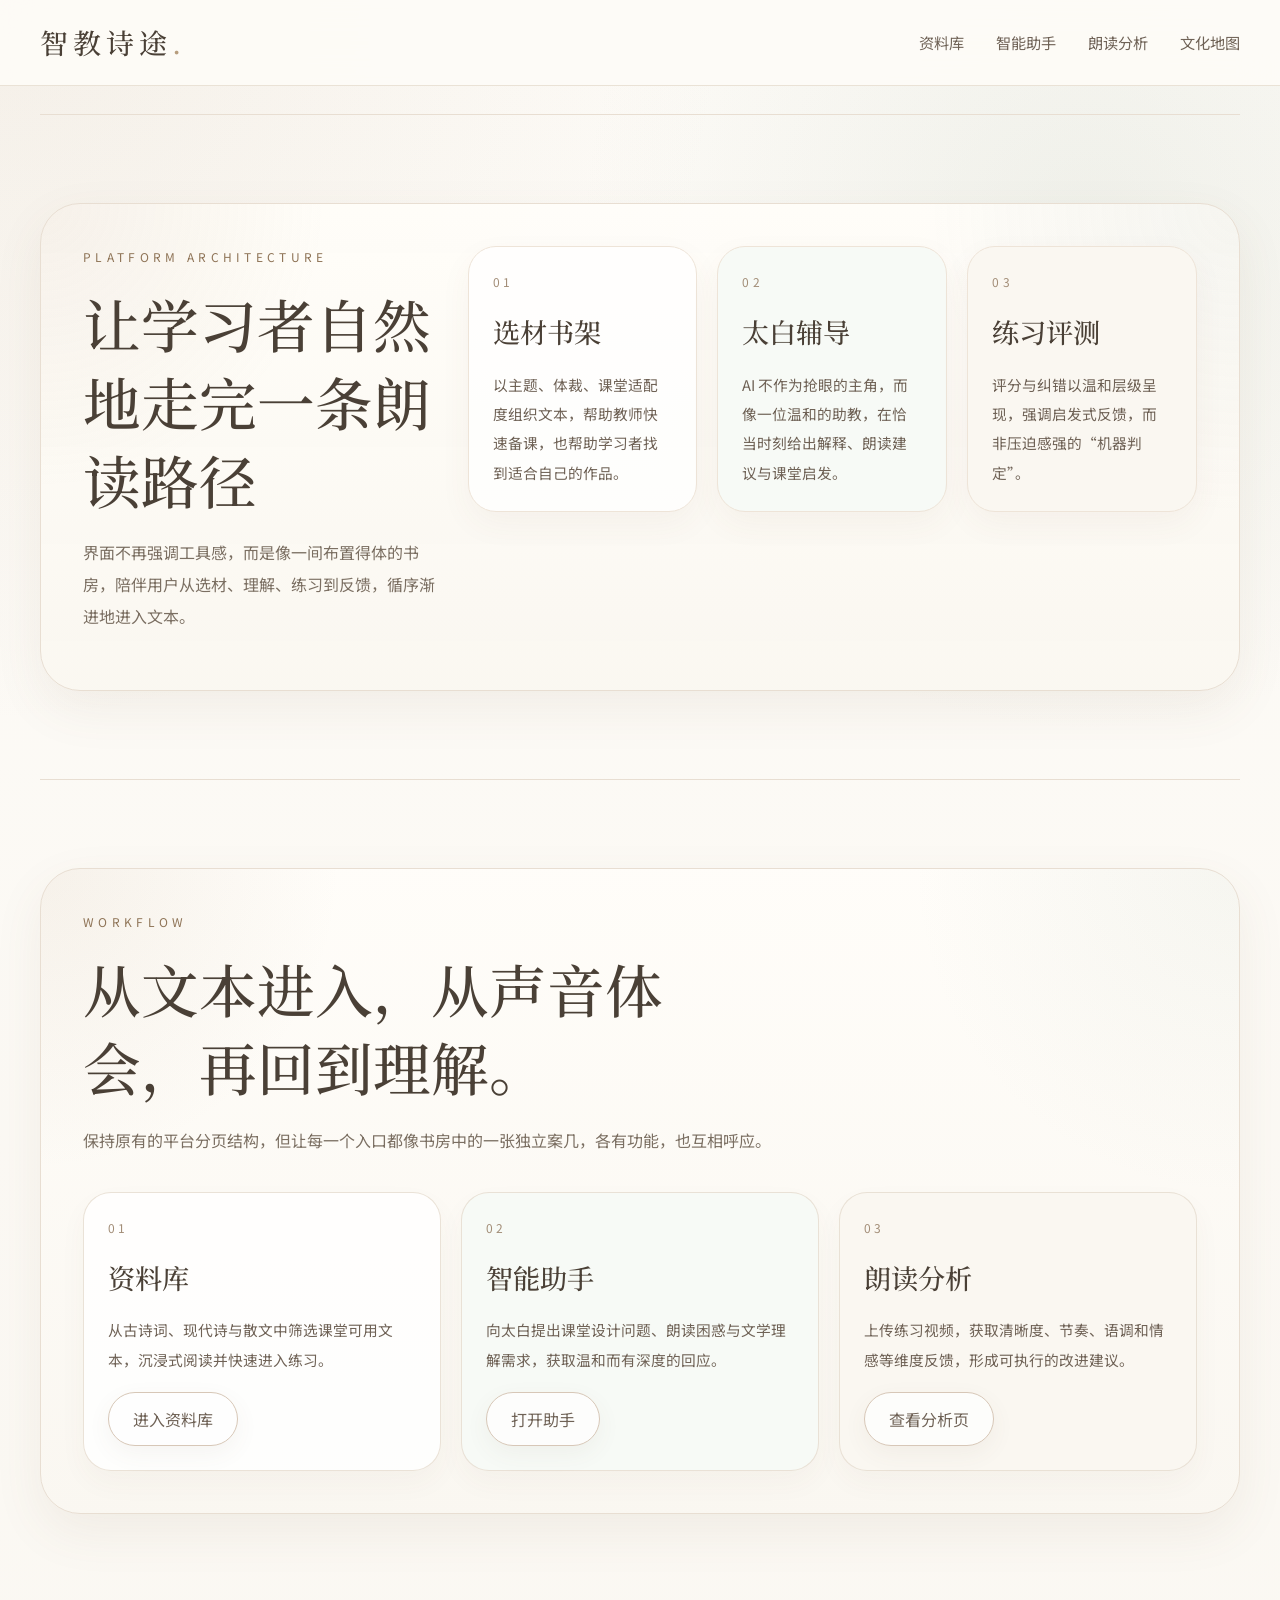
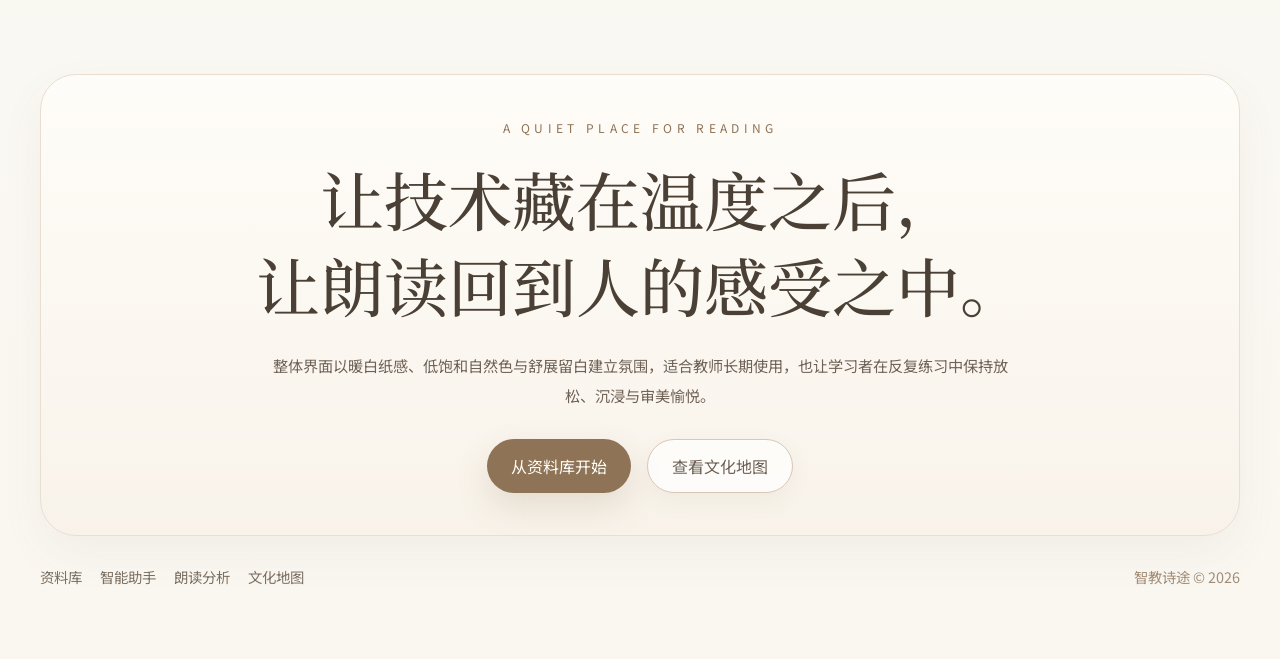
==== commit 0aec0489: "feat: add design documents and css extraction utility" ====
--- a/index.html
+++ b/index.html
@@ -36,7 +36,7 @@
                 <div class="structure-grid">
                     <div>
                         <p class="eyebrow">PLATFORM ARCHITECTURE</p>
-                        <h2 class="section-title">让教师与学习者自然地走完一条朗读路径</h2>
+                        <h2 class="section-title">让学习者自然地走完一条朗读路径</h2>
                         <p class="section-desc">界面不再强调工具感，而是像一间布置得体的书房，陪伴用户从选材、理解、练习到反馈，循序渐进地进入文本。</p>
                     </div>
                     <div class="feature-grid">
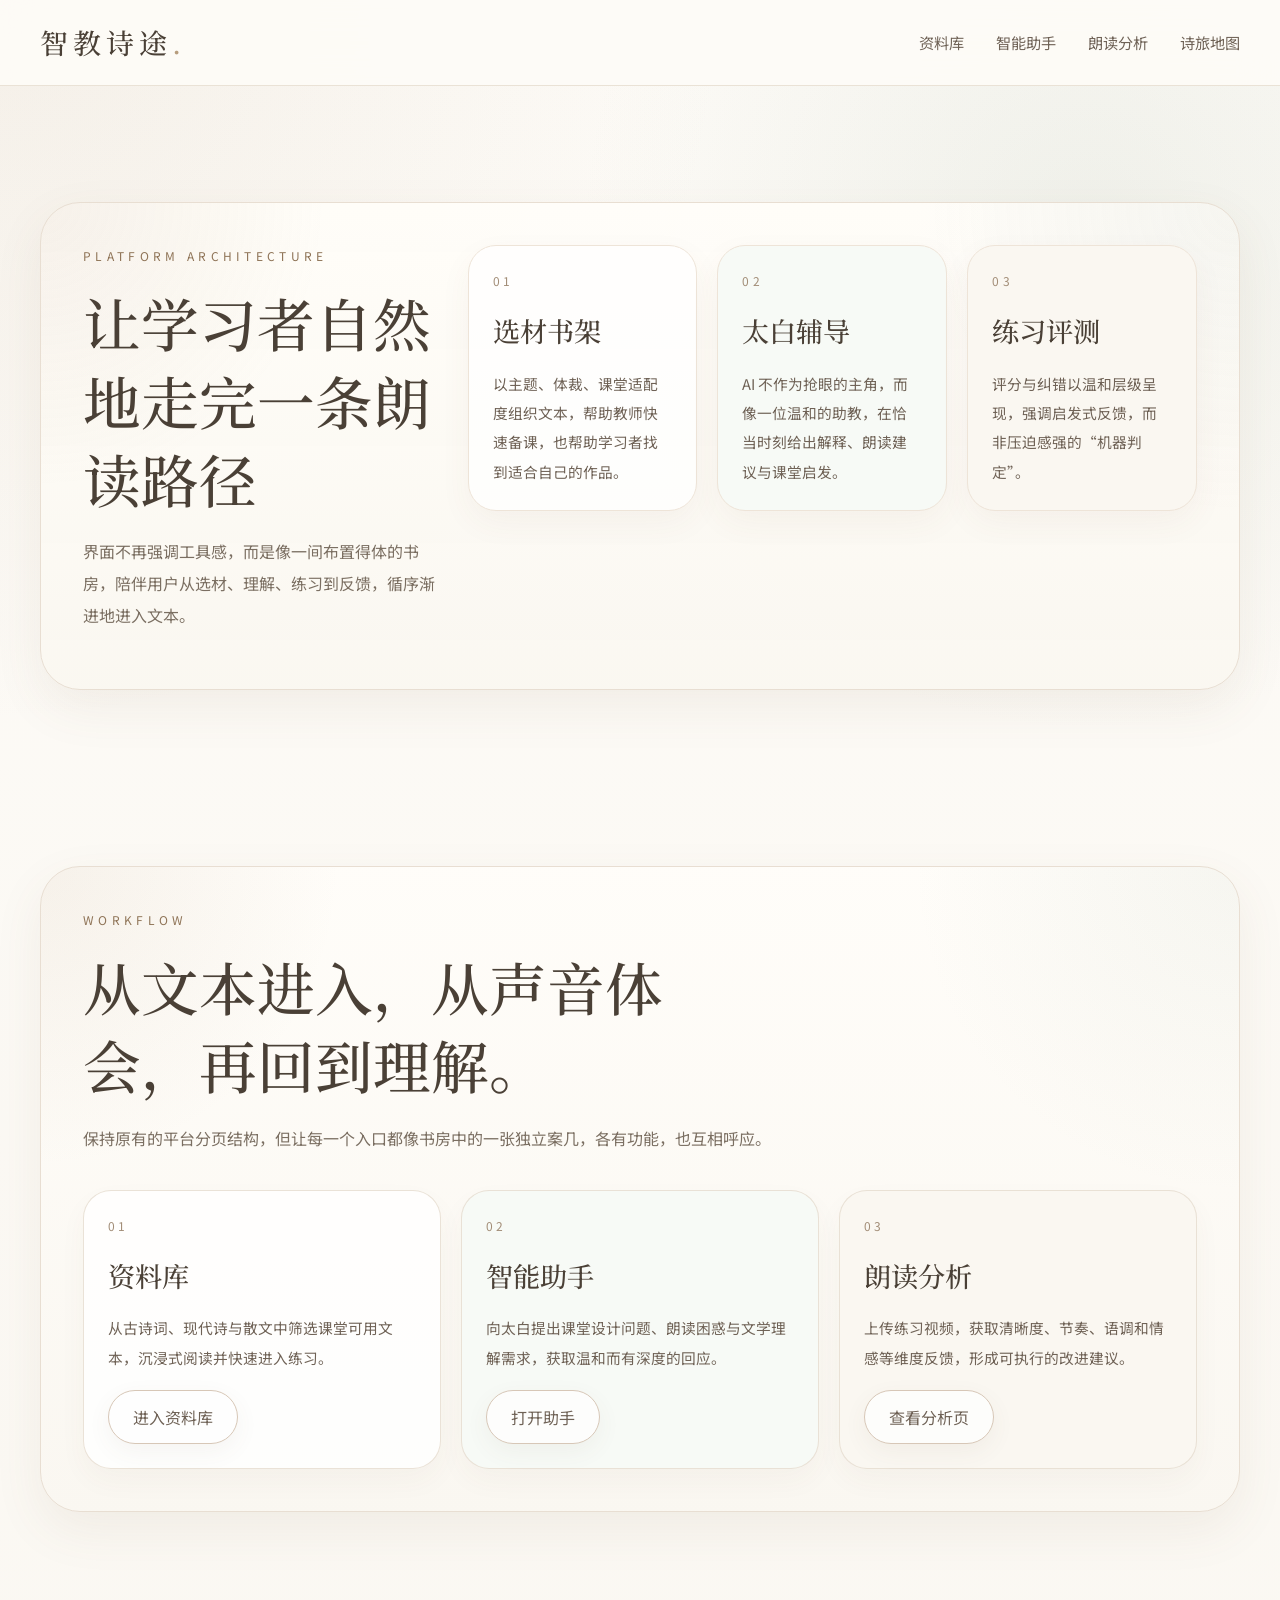
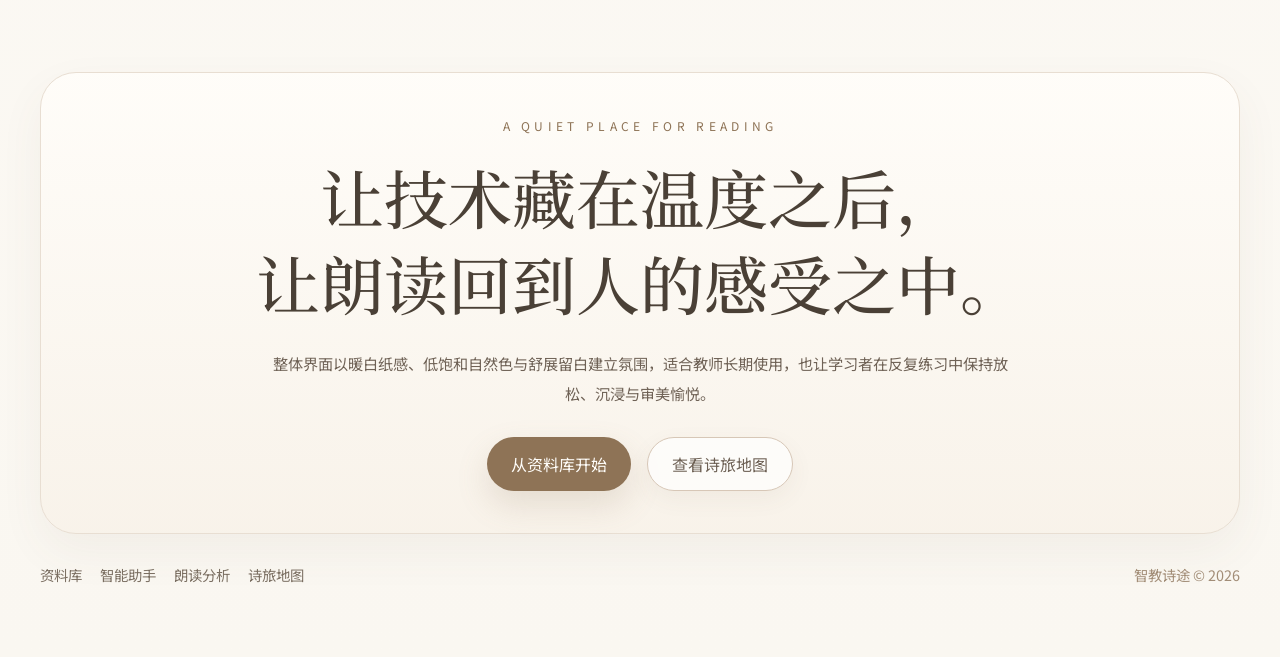
==== commit a85ca8d8: "Rename cultural atlas to poetry travel map" ====
--- a/index.html
+++ b/index.html
@@ -5,7 +5,7 @@
     <meta name="viewport" content="width=device-width, initial-scale=1.0">
     <meta name="color-scheme" content="light">
     <title>智教诗途 | 诗词朗读与审美学习平台</title>
-    <meta name="description" content="面向教师与有审美追求的学习者，以温润书房气质承载诗词朗读、AI辅导、朗读分析与文化地图。">
+    <meta name="description" content="面向教师与有审美追求的学习者，以温润书房气质承载诗词朗读、AI辅导、朗读分析与诗旅地图。">
     <link rel="stylesheet" href="css/main.css?v=2">
     <link rel="preconnect" href="https://fonts.googleapis.com">
     <link rel="preconnect" href="https://fonts.gstatic.com" crossorigin>
@@ -21,7 +21,7 @@
                 <a href="pages/materials.html" class="nav-link">资料库</a>
                 <a href="pages/chat.html" class="nav-link">智能助手</a>
                 <a href="pages/analysis.html" class="nav-link">朗读分析</a>
-                <a href="pages/atlas.html" class="nav-link">文化地图</a>
+                <a href="pages/atlas.html" class="nav-link">诗旅地图</a>
             </div>
             <div class="nav-toggle" id="navToggle">
                 <span></span>
@@ -31,7 +31,7 @@
     </nav>
 
     <main class="container home-main">
-        <section class="page-section section-border">
+        <section class="page-section">
             <div class="section-shell">
                 <div class="structure-grid">
                     <div>
@@ -60,7 +60,7 @@
             </div>
         </section>
 
-        <section class="page-section section-border">
+        <section class="page-section">
             <div class="section-shell">
                 <p class="eyebrow">WORKFLOW</p>
                 <h2 class="section-title">从文本进入，从声音体会，再回到理解。</h2>
@@ -97,7 +97,7 @@
                 <p class="footer-desc">整体界面以暖白纸感、低饱和自然色与舒展留白建立氛围，适合教师长期使用，也让学习者在反复练习中保持放松、沉浸与审美愉悦。</p>
                 <div class="footer-actions">
                     <a href="pages/materials.html" class="btn-primary">从资料库开始</a>
-                    <a href="pages/atlas.html" class="btn-secondary">查看文化地图</a>
+                    <a href="pages/atlas.html" class="btn-secondary">查看诗旅地图</a>
                 </div>
             </div>
             <div class="footer-bottom">
@@ -105,7 +105,7 @@
                     <a href="pages/materials.html">资料库</a>
                     <a href="pages/chat.html">智能助手</a>
                     <a href="pages/analysis.html">朗读分析</a>
-                    <a href="pages/atlas.html">文化地图</a>
+                    <a href="pages/atlas.html">诗旅地图</a>
                 </div>
                 <div class="footer-brand-text">智教诗途 © 2026</div>
             </div>
--- a/css/main.css
+++ b/css/main.css
@@ -255,9 +255,6 @@
     transform: translateY(-1px);
 }
 
-.section-border {
-    border-top: 1px solid var(--line);
-}
 
 .page-header {
     padding: 72px 0 56px;
